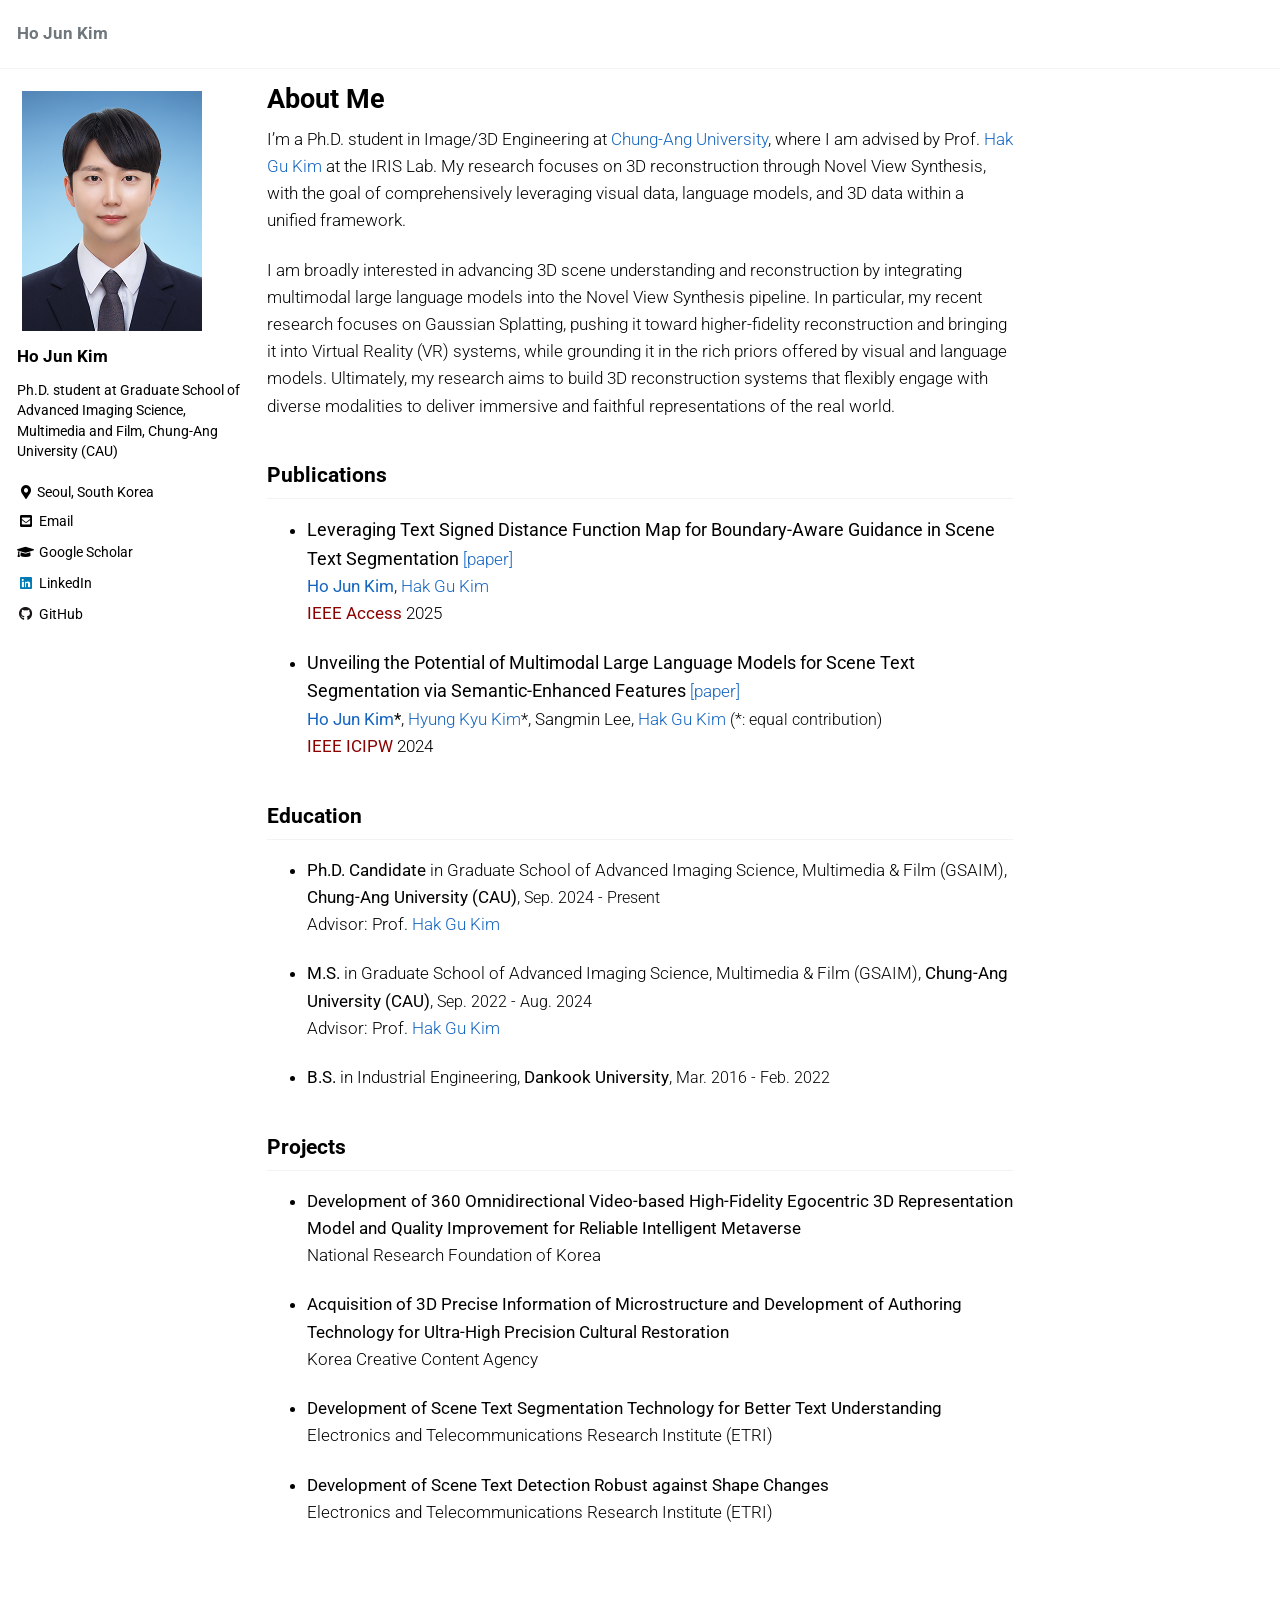
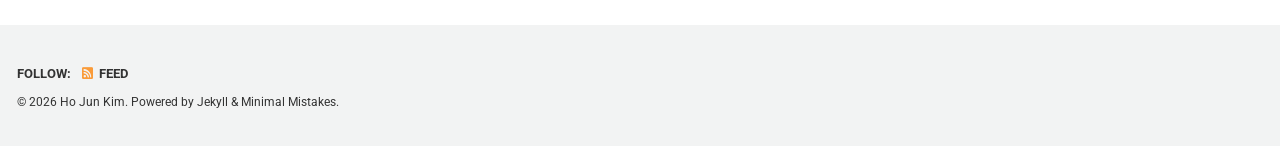
==== index.html @ 1c1fb60f "Initial commit: personal academic homepage Co-Authored-By: Claude Opus 4.8 (1M context) <noreply@ant" ====
<!doctype html>
<!--
  Minimal Mistakes Jekyll Theme 4.24.0 by Michael Rose
  Copyright 2013-2020 Michael Rose - mademistakes.com | @mmistakes
  Free for personal and commercial use under the MIT license
  https://github.com/mmistakes/minimal-mistakes/blob/master/LICENSE
-->
<html lang="en" class="no-js">
  <head>
    <meta charset="utf-8">

<!-- begin _includes/seo.html --><title>About Me - Ho Jun Kim</title>
<meta name="description" content="About Me">


  <meta name="author" content="Ho Jun Kim">



<meta property="og:type" content="website">
<meta property="og:locale" content="en_US">
<meta property="og:site_name" content="Ho Jun Kim">
<meta property="og:title" content="About Me">
<meta property="og:url" content="https://khojun611.github.io//">


  <meta property="og:description" content="About Me">











  

  


<link rel="canonical" href="https://khojun611.github.io//">




<script type="application/ld+json">
  {
    "@context": "https://schema.org",

      "@type": "Person",
      "name": "Ho Jun Kim",
      "url": "https://khojun611.github.io//"

  }
</script>







<!-- end _includes/seo.html -->



  <link href="/feed.xml" type="application/atom+xml" rel="alternate" title="Ho Jun Kim Feed">


<!-- https://t.co/dKP3o1e -->
<meta name="viewport" content="width=device-width, initial-scale=1.0">

<script>
  document.documentElement.className = document.documentElement.className.replace(/\bno-js\b/g, '') + ' js ';
</script>

<!-- For all browsers -->
<link rel="stylesheet" href="/assets/css/main.css">
<link rel="stylesheet" href="/assets/css/custom.css">
<link rel="preload" href="https://cdn.jsdelivr.net/npm/@fortawesome/fontawesome-free@5/css/all.min.css" as="style" onload="this.onload=null;this.rel='stylesheet'">
<noscript><link rel="stylesheet" href="https://cdn.jsdelivr.net/npm/@fortawesome/fontawesome-free@5/css/all.min.css"></noscript>



    <!-- start custom head snippets -->

<!-- insert favicons. use https://realfavicongenerator.net/ -->

<!-- end custom head snippets -->

  </head>

  <body class="layout--single about-page">
    <nav class="skip-links">
  <ul>
    <li><a href="#site-nav" class="screen-reader-shortcut">Skip to primary navigation</a></li>
    <li><a href="#main" class="screen-reader-shortcut">Skip to content</a></li>
    <li><a href="#footer" class="screen-reader-shortcut">Skip to footer</a></li>
  </ul>
</nav>

    <!--[if lt IE 9]>
<div class="notice--danger align-center" style="margin: 0;">You are using an <strong>outdated</strong> browser. Please <a href="https://browsehappy.com/">upgrade your browser</a> to improve your experience.</div>
<![endif]-->

    

<div class="masthead">
  <div class="masthead__inner-wrap">
    <div class="masthead__menu">
      <nav id="site-nav" class="greedy-nav">
        
        <a class="site-title" href="/">
          Ho Jun Kim

        </a>
        <ul class="visible-links"></ul>
        
        <button class="greedy-nav__toggle hidden" type="button">
          <span class="visually-hidden">Toggle menu</span>
          <div class="navicon"></div>
        </button>
        <ul class="hidden-links hidden"></ul>
      </nav>
    </div>
  </div>
</div>


    <div class="initial-content">
      



<div id="main" role="main">
  
  <div class="sidebar sticky">
  


<div itemscope itemtype="https://schema.org/Person" class="h-card">

  
    <div class="author__avatar">
      <a href="https://khojun611.github.io//">
        <img src="/images/blue.jpg" alt="Ho Jun Kim" itemprop="image" class="u-photo">
      </a>
    </div>
  

  <div class="author__content">
    <h3 class="author__name p-name" itemprop="name">
      <a class="u-url" rel="me" href="https://khojun611.github.io//" itemprop="url">Ho Jun Kim</a>
    </h3>
    
      <div class="author__bio p-note" itemprop="description">
        <p>Ph.D. student at Graduate School of Advanced Imaging Science, Multimedia and Film, Chung-Ang University (CAU)</p>

      </div>
    
  </div>

  <div class="author__urls-wrapper">
    <button class="btn btn--inverse">Follow</button>
    <ul class="author__urls social-icons">
      
        <li itemprop="homeLocation" itemscope itemtype="https://schema.org/Place">
          <i class="fas fa-fw fa-map-marker-alt" aria-hidden="true"></i> <span itemprop="name" class="p-locality">Seoul, South Korea</span>
        </li>
      

      
        
          
            <li><a href="mailto:khojun611@cau.ac.kr" rel="nofollow noopener noreferrer me"><i class="fas fa-fw fa-envelope-square" aria-hidden="true"></i><span class="label">Email</span></a></li>



            <li><a href="https://scholar.google.com/citations?user=7jfSwlMAAAAJ&amp;hl=ko" rel="nofollow noopener noreferrer me"><i class="fas fa-graduation-cap" aria-hidden="true"></i><span class="label">Google Scholar</span></a></li>



            <li><a href="#" rel="nofollow noopener noreferrer me"><i class="fab fa-fw fa-linkedin" aria-hidden="true"></i><span class="label">LinkedIn</span></a></li>





            <li><a href="https://github.com/khojun611" rel="nofollow noopener noreferrer me"><i class="fab fa-fw fa-github" aria-hidden="true"></i><span class="label">GitHub</span></a></li>
          
        
          
        
      

      

      

      

      

      

      

      

      

      

      

      

      

      

      

      

      

      

      

      

      

      

      

      

      

      <!--
  <li>
    <a href="http://link-to-whatever-social-network.com/user/" itemprop="sameAs" rel="nofollow noopener noreferrer me">
      <i class="fas fa-fw" aria-hidden="true"></i> Custom Social Profile Link
    </a>
  </li>
-->
    </ul>
  </div>
</div>
  
  </div>


  <article class="page h-entry about-page" itemscope itemtype="https://schema.org/CreativeWork">
    <meta itemprop="headline" content="About Me">
    <meta itemprop="description" content="About Me">
    
    

    <div class="page__inner-wrap">
      
        <header>
          <h1 id="page-title" class="page__title p-name" itemprop="headline">
            <a href="https://khojun611.github.io//" class="u-url" itemprop="url">About Me
</a>
          </h1>
          


        </header>
      

      <section class="page__content e-content" itemprop="text">
        
        <p>I’m a Ph.D. student in Image/3D Engineering at <a href="https://www.cau.ac.kr/index.do">Chung-Ang University</a>, where I am advised by Prof. <a href="https://www.irislab.cau.ac.kr/members/pi">Hak Gu Kim</a> at the IRIS Lab. My research focuses on 3D reconstruction through Novel View Synthesis, with the goal of comprehensively leveraging visual data, language models, and 3D data within a unified framework.</p>

<!-- My research interest falls into enhancing the understanding of unstructured/video data modalities through the guidance of large language models. With these goals in mind, my recent focus has been on linking diverse modalities into the core of large language model **through the lens of graph-structured knowledge**, *e.g.* object graphs (3D vision), knowledge graphs (natural language), and scene graphs (video). In this endeavor, I work on building algorithms that leverage relational information of data therein, **revisiting real-world problems within a graph-based framework to provide a structured understanding of complex data modalities** in large language models. -->
<p>I am broadly interested in advancing 3D scene understanding and reconstruction by integrating multimodal large language models into the Novel View Synthesis pipeline. In particular, my recent research focuses on Gaussian Splatting, pushing it toward higher-fidelity reconstruction and bringing it into Virtual Reality (VR) systems, while grounding it in the rich priors offered by visual and language models. Ultimately, my research aims to build 3D reconstruction systems that flexibly engage with diverse modalities to deliver immersive and faithful representations of the real world.</p>

<!-- Before the LLM era, I worked on modeling complex modalities through the lens of graph-structured knowledge, revisiting real-world problems to provide compositional understanding to machine learning models. -->

<!-- - Multimodal Large Language Models: Generation and Comprehension
- Multimodal Reasoning
- Graphical User Interface (GUI) Agent
- Compositional Generalization (*a.k.a* Object-centric Learning)
- Graph-driven Compositional Modal Understanding -->

<!---**Learning on 3D Vision**\\
My primary research interest in 3D vision falls into two branches following: 1) **Cross-modal 3D understanding**. It aims to harness the power of auxiliary data modalities for an in-depth comprehension of complex 3D data. Currently, I'm working on open-vocabulary 3D scene segmentation with object-relational graphs leveraging recent language foundation models' capabilities. 2) **Sim-to-real adaptation for 3D data**. My recent research efforts have been dedicated to narrowing the domain gap between synthetic and real-world 3D data. Ranging from developing adaptation strategies to curating 3D photorealistic datasets, my recent objective is to facilitate successful sim-to-real transfer across a broad range of 3D vision tasks.
-->
<h2 id="publications">Publications</h2>
<ul>
  <li>
    <p><strong><font size="4">Leveraging Text Signed Distance Function Map for Boundary-Aware Guidance in Scene Text Segmentation</font></strong>
<a href="https://ieeexplore.ieee.org/abstract/document/10981835">[paper]</a> <br>
<strong><a href="https://khojun611.github.io/">Ho Jun Kim</a></strong>, <a href="https://hgkimcau.github.io/">Hak Gu Kim</a>
 <br>
<span style="color:darkred"><strong>IEEE Access</strong></span> 2025</p>
  </li>
  <li>
    <p><strong><font size="4">Unveiling the Potential of Multimodal Large Language Models for Scene Text Segmentation via Semantic-Enhanced Features</font></strong>
<a href="https://ieeexplore.ieee.org/abstract/document/10769199">[paper]</a> <br>
<strong><a href="https://khojun611.github.io/">Ho Jun Kim</a>*</strong>, <a href="https://kimhyungkyu-1208.github.io/HYUNG-KYU-KIM/">Hyung Kyu Kim</a>*, Sangmin Lee, <a href="https://hgkimcau.github.io/">Hak Gu Kim</a> <font size="3">(*: equal contribution)</font>
 <br>
<span style="color:darkred"><strong>IEEE ICIPW</strong></span> 2024</p>
  </li>
</ul>

<h2 id="education">Education</h2>
<ul>
  <li>
    <p><strong>Ph.D. Candidate</strong> in Graduate School of Advanced Imaging Science, Multimedia &amp; Film (GSAIM), <strong>Chung-Ang University (CAU)</strong>, <font size="3">Sep. 2024 - Present</font><br>
Advisor: Prof. <a href="https://www.irislab.cau.ac.kr/members/pi">Hak Gu Kim</a></p>
  </li>
  <li>
    <p><strong>M.S.</strong> in Graduate School of Advanced Imaging Science, Multimedia &amp; Film (GSAIM), <strong>Chung-Ang University (CAU)</strong>, <font size="3">Sep. 2022 - Aug. 2024</font><br>
Advisor: Prof. <a href="https://www.irislab.cau.ac.kr/members/pi">Hak Gu Kim</a></p>
  </li>
  <li>
    <p><strong>B.S.</strong> in Industrial Engineering, <strong>Dankook University</strong>, <font size="3">Mar. 2016 - Feb. 2022</font></p>
  </li>
</ul>

<h2 id="projects">Projects</h2>
<ul>
  <li>
    <p><strong>Development of 360 Omnidirectional Video-based High-Fidelity Egocentric 3D Representation Model and Quality Improvement for Reliable Intelligent Metaverse</strong><br>
National Research Foundation of Korea</p>
  </li>
  <li>
    <p><strong>Acquisition of 3D Precise Information of Microstructure and Development of Authoring Technology for Ultra-High Precision Cultural Restoration</strong><br>
Korea Creative Content Agency</p>
  </li>
  <li>
    <p><strong>Development of Scene Text Segmentation Technology for Better Text Understanding</strong><br>
Electronics and Telecommunications Research Institute (ETRI)</p>
  </li>
  <li>
    <p><strong>Development of Scene Text Detection Robust against Shape Changes</strong><br>
Electronics and Telecommunications Research Institute (ETRI)</p>
  </li>
</ul>

        
      </section>

      <footer class="page__meta">
        
        


        

      </footer>

      

      
    </div>

    
  </article>

  
  
</div>
    </div>

    

    <div id="footer" class="page__footer">
      <footer>
        <!-- start custom footer snippets -->

<!-- end custom footer snippets -->
        <div class="page__footer-follow">
  <ul class="social-icons">
    
      <li><strong>Follow:</strong></li>
    

    
      
        
      
        
      
        
      
        
      
        
      
        
      
    

    
      <li><a href="/feed.xml"><i class="fas fa-fw fa-rss-square" aria-hidden="true"></i> Feed</a></li>
    
  </ul>
</div>

<div class="page__footer-copyright">© 2026 Ho Jun Kim. Powered by <a href="https://jekyllrb.com" rel="nofollow">Jekyll</a> &amp; <a href="https://mademistakes.com/work/minimal-mistakes-jekyll-theme/" rel="nofollow">Minimal Mistakes</a>.</div>

      </footer>
    </div>

    
  <script src="/assets/js/main.min.js"></script>










  </body>
</html>
---- assets/css/main.css ----
@import url("https://fonts.googleapis.com/css2?family=Roboto:wght@300;400;500;700&family=Roboto+Slab:wght@300;400;500;700&display=swap");.page__content p,.page__content li,.page__content blockquote,.page__content td,.page__content th{font-family:'Roboto', sans-serif;font-weight:300;line-height:1.6em;color:#000}.page__content strong,.page__content b{font-weight:400}.navigation ul a{font-family:'Roboto Slab', serif;font-weight:400}a{text-decoration:none}a:hover{text-decoration:none}/*!
 * Minimal Mistakes Jekyll Theme 4.24.0 by Michael Rose
 * Copyright 2013-2020 Michael Rose - mademistakes.com | @mmistakes
 * Licensed under MIT (https://github.com/mmistakes/minimal-mistakes/blob/master/LICENSE)
*/.mfp-counter{font-family:"Roboto Slab",serif}.mfp-bg{top:0;left:0;width:100%;height:100%;z-index:1042;overflow:hidden;position:fixed;background:#000;opacity:.8;filter:alpha(opacity=80)}.mfp-wrap{top:0;left:0;width:100%;height:100%;z-index:1043;position:fixed;outline:none !important;-webkit-backface-visibility:hidden}.mfp-container{text-align:center;position:absolute;width:100%;height:100%;left:0;top:0;padding:0 8px;-webkit-box-sizing:border-box;-moz-box-sizing:border-box;box-sizing:border-box}.mfp-container:before{content:'';display:inline-block;height:100%;vertical-align:middle}.mfp-align-top .mfp-container:before{display:none}.mfp-content{position:relative;display:inline-block;vertical-align:middle;margin:0 auto;text-align:left;z-index:1045}.mfp-inline-holder .mfp-content,.mfp-ajax-holder .mfp-content{width:100%;cursor:auto}.mfp-ajax-cur{cursor:progress}.mfp-zoom-out-cur,.mfp-zoom-out-cur .mfp-image-holder .mfp-close{cursor:-moz-zoom-out;cursor:-webkit-zoom-out;cursor:zoom-out}.mfp-zoom{cursor:pointer;cursor:-webkit-zoom-in;cursor:-moz-zoom-in;cursor:zoom-in}.mfp-auto-cursor .mfp-content{cursor:auto}.mfp-close,.mfp-arrow,.mfp-preloader,.mfp-counter{-webkit-user-select:none;-moz-user-select:none;user-select:none}.mfp-loading.mfp-figure{display:none}.mfp-hide{display:none !important}.mfp-preloader{color:#ccc;position:absolute;top:50%;width:auto;text-align:center;margin-top:-0.8em;left:8px;right:8px;z-index:1044}.mfp-preloader a{color:#ccc}.mfp-preloader a:hover{color:#fff}.mfp-s-ready .mfp-preloader{display:none}.mfp-s-error .mfp-content{display:none}button.mfp-close,button.mfp-arrow{overflow:visible;cursor:pointer;background:transparent;border:0;-webkit-appearance:none;display:block;outline:none;padding:0;z-index:1046;-webkit-box-shadow:none;box-shadow:none}button::-moz-focus-inner{padding:0;border:0}.mfp-close{width:44px;height:44px;line-height:44px;position:absolute;right:0;top:0;text-decoration:none;text-align:center;opacity:1;filter:alpha(opacity=100);padding:0 0 18px 10px;color:#fff;font-style:normal;font-size:28px;font-family:"Roboto Slab",serif}.mfp-close:hover,.mfp-close:focus{opacity:1;filter:alpha(opacity=100)}.mfp-close:active{top:1px}.mfp-close-btn-in .mfp-close{color:#fff}.mfp-image-holder .mfp-close,.mfp-iframe-holder .mfp-close{color:#fff;right:-6px;text-align:right;padding-right:6px;width:100%}.mfp-counter{position:absolute;top:0;right:0;color:#ccc;font-size:12px;line-height:18px}.mfp-arrow{position:absolute;opacity:1;filter:alpha(opacity=100);margin:0;top:50%;margin-top:-55px;padding:0;width:90px;height:110px;-webkit-tap-highlight-color:transparent}.mfp-arrow:active{margin-top:-54px}.mfp-arrow:hover,.mfp-arrow:focus{opacity:1;filter:alpha(opacity=100)}.mfp-arrow:before,.mfp-arrow:after,.mfp-arrow .mfp-b,.mfp-arrow .mfp-a{content:'';display:block;width:0;height:0;position:absolute;left:0;top:0;margin-top:35px;margin-left:35px;border:medium inset transparent}.mfp-arrow:after,.mfp-arrow .mfp-a{border-top-width:13px;border-bottom-width:13px;top:8px}.mfp-arrow:before,.mfp-arrow .mfp-b{border-top-width:21px;border-bottom-width:21px;opacity:0.7}.mfp-arrow-left{left:0}.mfp-arrow-left:after,.mfp-arrow-left .mfp-a{border-right:17px solid #fff;margin-left:31px}.mfp-arrow-left:before,.mfp-arrow-left .mfp-b{margin-left:25px;border-right:27px solid #fff}.mfp-arrow-right{right:0}.mfp-arrow-right:after,.mfp-arrow-right .mfp-a{border-left:17px solid #fff;margin-left:39px}.mfp-arrow-right:before,.mfp-arrow-right .mfp-b{border-left:27px solid #fff}.mfp-iframe-holder{padding-top:40px;padding-bottom:40px}.mfp-iframe-holder .mfp-content{line-height:0;width:100%;max-width:900px}.mfp-iframe-holder .mfp-close{top:-40px}.mfp-iframe-scaler{width:100%;height:0;overflow:hidden;padding-top:56.25%}.mfp-iframe-scaler iframe{position:absolute;display:block;top:0;left:0;width:100%;height:100%;box-shadow:0 0 8px rgba(0,0,0,0.6);background:#000}img.mfp-img{width:auto;max-width:100%;height:auto;display:block;line-height:0;-webkit-box-sizing:border-box;-moz-box-sizing:border-box;box-sizing:border-box;padding:40px 0 40px;margin:0 auto}.mfp-figure{line-height:0}.mfp-figure:after{content:'';position:absolute;left:0;top:40px;bottom:40px;display:block;right:0;width:auto;height:auto;z-index:-1;box-shadow:0 0 8px rgba(0,0,0,0.6);background:#444}.mfp-figure small{color:#bdbdbd;display:block;font-size:12px;line-height:14px}.mfp-figure figure{margin:0}.mfp-figure figcaption{margin-top:0;margin-bottom:0}.mfp-bottom-bar{margin-top:-36px;position:absolute;top:100%;left:0;width:100%;cursor:auto}.mfp-title{text-align:left;line-height:18px;color:#f3f3f3;word-wrap:break-word;padding-right:36px}.mfp-image-holder .mfp-content{max-width:100%}.mfp-gallery .mfp-image-holder .mfp-figure{cursor:pointer}@media screen and (max-width: 800px) and (orientation: landscape), screen and (max-height: 300px){.mfp-img-mobile .mfp-image-holder{padding-left:0;padding-right:0}.mfp-img-mobile img.mfp-img{padding:0}.mfp-img-mobile .mfp-figure:after{top:0;bottom:0}.mfp-img-mobile .mfp-figure small{display:inline;margin-left:5px}.mfp-img-mobile .mfp-bottom-bar{background:rgba(0,0,0,0.6);bottom:0;margin:0;top:auto;padding:3px 5px;position:fixed;-webkit-box-sizing:border-box;-moz-box-sizing:border-box;box-sizing:border-box}.mfp-img-mobile .mfp-bottom-bar:empty{padding:0}.mfp-img-mobile .mfp-counter{right:5px;top:3px}.mfp-img-mobile .mfp-close{top:0;right:0;width:35px;height:35px;line-height:35px;background:rgba(0,0,0,0.6);position:fixed;text-align:center;padding:0}}@media all and (max-width: 900px){.mfp-arrow{-webkit-transform:scale(0.75);transform:scale(0.75)}.mfp-arrow-left{-webkit-transform-origin:0;transform-origin:0}.mfp-arrow-right{-webkit-transform-origin:100%;transform-origin:100%}.mfp-container{padding-left:6px;padding-right:6px}}.mfp-ie7 .mfp-img{padding:0}.mfp-ie7 .mfp-bottom-bar{width:600px;left:50%;margin-left:-300px;margin-top:5px;padding-bottom:5px}.mfp-ie7 .mfp-container{padding:0}.mfp-ie7 .mfp-content{padding-top:44px}.mfp-ie7 .mfp-close{top:0;right:0;padding-top:0}a:focus,button:focus{outline:thin dotted #6f777d;outline:5px auto #6f777d;outline-offset:-2px}*{box-sizing:border-box}html{box-sizing:border-box;background-color:#fff;font-size:16px;-webkit-text-size-adjust:100%;-ms-text-size-adjust:100%}@media (min-width: 48em){html{font-size:15px}}@media (min-width: 57.8125em){html{font-size:15px}}@media (min-width: 80em){html{font-size:17px}}body{margin:0}::-moz-selection{color:#fff;background:#000}::selection{color:#fff;background:#000}article,aside,details,figcaption,figure,footer,header,hgroup,main,nav,section{display:block}audio,canvas,video{display:inline-block;*display:inline;*zoom:1}audio:not([controls]){display:none}a{color:#0E710E}a:hover,a:active{outline:0}sub,sup{position:relative;font-size:75%;line-height:0;vertical-align:baseline}sup{top:-0.5em}sub{bottom:-0.25em}img{max-width:100%;width:auto\9;height:auto;vertical-align:middle;border:0;-ms-interpolation-mode:bicubic}#map_canvas img,.google-maps img{max-width:none}button,input,select,textarea{margin:0;font-size:100%;vertical-align:middle}button,input{*overflow:visible;line-height:normal}button::-moz-focus-inner,input::-moz-focus-inner{padding:0;border:0}button,html input[type="button"],input[type="reset"],input[type="submit"]{-webkit-appearance:button;cursor:pointer}label,select,button,input[type="button"],input[type="reset"],input[type="submit"],input[type="radio"],input[type="checkbox"]{cursor:pointer}input[type="search"]{box-sizing:border-box;-webkit-appearance:textfield}input[type="search"]::-webkit-search-decoration,input[type="search"]::-webkit-search-cancel-button{-webkit-appearance:none}textarea{overflow:auto;vertical-align:top}html{position:relative;min-height:100%}body{margin:0;padding:0;color:#000;font-family:"Roboto",sans-serif;line-height:1.5}body.overflow--hidden{overflow:hidden}h1,h2,h3,h4,h5,h6{margin:2em 0 0.5em;line-height:1.2;font-family:"Roboto",sans-serif;font-weight:bold}h1{margin-top:0;font-size:1.563em}h2{font-size:1.25em}h3{font-size:1.125em}h4{font-size:1.0625em}h5{font-size:1.03125em}h6{font-size:1em}small,.small{font-size:.75em}p{margin-bottom:1.3em}u,ins{text-decoration:none;border-bottom:1px solid #000}u a,ins a{color:inherit}del a{color:inherit}p,pre,blockquote,ul,ol,dl,figure,table,fieldset{orphans:3;widows:3}abbr[title],abbr[data-original-title]{text-decoration:none;cursor:help;border-bottom:1px dotted #000}blockquote{margin:2em 1em 2em 0;padding-left:1em;padding-right:1em;font-style:italic;border-left:0.25em solid #6f777d}blockquote cite{font-style:italic}blockquote cite:before{content:"\2014";padding-right:5px}a:visited{color:#0E710E}a:hover{color:#0b550b;outline:0}tt,code,kbd,samp,pre{font-family:Monaco,Consolas,"Lucida Console",monospace}pre{overflow-x:auto}p>code,a>code,li>code,figcaption>code,td>code{padding-top:0.1rem;padding-bottom:0.1rem;font-size:0.8em;background:#fafafa;border-radius:4px}p>code:before,p>code:after,a>code:before,a>code:after,li>code:before,li>code:after,figcaption>code:before,figcaption>code:after,td>code:before,td>code:after{letter-spacing:-0.2em;content:"\00a0"}hr{display:block;margin:1em 0;border:0;border-top:1px solid #f2f3f3}ul li,ol li{margin-bottom:0.5em}li ul,li ol{margin-top:0.5em}figure{display:-webkit-box;display:flex;-webkit-box-pack:justify;justify-content:space-between;-webkit-box-align:start;align-items:flex-start;flex-wrap:wrap;margin:2em 0}figure img,figure iframe,figure .fluid-width-video-wrapper{margin-bottom:1em}figure img{width:100%;border-radius:4px;-webkit-transition:all 0.2s ease-in-out;transition:all 0.2s ease-in-out}figure>a{display:block}@media (min-width: 37.5em){figure.half>a,figure.half>img{width:calc(50% - 0.5em)}}figure.half figcaption{width:100%}@media (min-width: 37.5em){figure.third>a,figure.third>img{width:calc(33.3333% - 0.5em)}}figure.third figcaption{width:100%}figcaption{margin-bottom:0.5em;color:#333;font-family:"Roboto Slab",serif;font-size:.75em}figcaption a{-webkit-transition:all 0.2s ease-in-out;transition:all 0.2s ease-in-out}figcaption a:hover{color:#0b550b}svg:not(:root){overflow:hidden}nav ul{margin:0;padding:0}nav li{list-style:none}nav a{text-decoration:none}nav ul li,nav ol li{margin-bottom:0}nav li ul,nav li ol{margin-top:0}b,i,strong,em,blockquote,p,q,span,figure,img,h1,h2,header,input,a,tr,td,form button,input[type="submit"],.btn,.highlight,.archive__item-teaser{-webkit-transition:all 0.2s ease-in-out;transition:all 0.2s ease-in-out}form{margin:0 0 5px 0;padding:1em;background-color:#f2f3f3}form fieldset{margin-bottom:5px;padding:0;border-width:0}form legend{display:block;width:100%;margin-bottom:10px;*margin-left:-7px;padding:0;color:#000;border:0;white-space:normal}form p{margin-bottom:2.5px}form ul{list-style-type:none;margin:0 0 5px 0;padding:0}form br{display:none}label,input,button,select,textarea{vertical-align:baseline;*vertical-align:middle}input,button,select,textarea{box-sizing:border-box;font-family:-apple-system,BlinkMacSystemFont,"Roboto","Segoe UI","Helvetica Neue","Lucida Grande",Arial,sans-serif}label{display:block;margin-bottom:0.25em;color:#000;cursor:pointer}label small{font-size:.75em}label input,label textarea,label select{display:block}input,textarea,select{display:inline-block;width:100%;padding:0.25em;margin-bottom:0.5em;color:#000;background-color:#fff;border:#f2f3f3;border-radius:4px;box-shadow:0 1px 1px rgba(0,0,0,0.125)}.input-mini{width:60px}.input-small{width:90px}input[type="image"],input[type="checkbox"],input[type="radio"]{width:auto;height:auto;padding:0;margin:3px 0;*margin-top:0;line-height:normal;cursor:pointer;border-radius:0;border:0 \9;box-shadow:none}input[type="checkbox"],input[type="radio"]{box-sizing:border-box;padding:0;*width:13px;*height:13px}input[type="image"]{border:0}input[type="file"]{width:auto;padding:initial;line-height:initial;border:initial;background-color:transparent;background-color:initial;box-shadow:none}input[type="button"],input[type="reset"],input[type="submit"]{width:auto;height:auto;cursor:pointer;*overflow:visible}select,input[type="file"]{*margin-top:4px}select{width:auto;background-color:#fff}select[multiple],select[size]{height:auto}textarea{resize:vertical;height:auto;overflow:auto;vertical-align:top}input[type="hidden"]{display:none}.form{position:relative}.radio,.checkbox{padding-left:18px;font-weight:normal}.radio input[type="radio"],.checkbox input[type="checkbox"]{float:left;margin-left:-18px}.radio.inline,.checkbox.inline{display:inline-block;padding-top:5px;margin-bottom:0;vertical-align:middle}.radio.inline+.radio.inline,.checkbox.inline+.checkbox.inline{margin-left:10px}input[disabled],select[disabled],textarea[disabled],input[readonly],select[readonly],textarea[readonly]{opacity:0.5;cursor:not-allowed}input:focus,textarea:focus{border-color:#6f777d;outline:0;outline:thin dotted \9;box-shadow:inset 0 1px 3px rgba(0,0,0,0.06),0 0 5px rgba(111,119,125,0.7)}input[type="file"]:focus,input[type="radio"]:focus,input[type="checkbox"]:focus,select:focus{box-shadow:none}.help-block,.help-inline{color:#333}.help-block{display:block;margin-bottom:1em;line-height:1em}.help-inline{display:inline-block;vertical-align:middle;padding-left:5px}.form-group{margin-bottom:5px;padding:0;border-width:0}.form-inline input,.form-inline textarea,.form-inline select{display:inline-block;margin-bottom:0}.form-inline label{display:inline-block}.form-inline .radio,.form-inline .checkbox,.form-inline .radio{padding-left:0;margin-bottom:0;vertical-align:middle}.form-inline .radio input[type="radio"],.form-inline .checkbox input[type="checkbox"]{float:left;margin-left:0;margin-right:3px}.form-search input,.form-search textarea,.form-search select{display:inline-block;margin-bottom:0}.form-search .search-query{padding-left:14px;padding-right:14px;margin-bottom:0;border-radius:14px}.form-search label{display:inline-block}.form-search .radio,.form-search .checkbox,.form-inline .radio{padding-left:0;margin-bottom:0;vertical-align:middle}.form-search .radio input[type="radio"],.form-search .checkbox input[type="checkbox"]{float:left;margin-left:0;margin-right:3px}.form--loading:before{content:""}.form--loading .form__spinner{display:block}.form:before{position:absolute;top:0;left:0;width:100%;height:100%;background-color:rgba(255,255,255,0.7);z-index:10}.form__spinner{display:none;position:absolute;top:50%;left:50%;z-index:11}table{display:block;margin-bottom:1em;width:100%;font-family:"Roboto",sans-serif;font-size:.75em;border-collapse:collapse;overflow-x:auto}table+table{margin-top:1em}thead{background-color:#f2f3f3;border-bottom:2px solid #b6b6b6}th{padding:0.5em;font-weight:bold;text-align:left}td{padding:0.5em;border-bottom:1px solid #b6b6b6}tr,td,th{vertical-align:middle}@-webkit-keyframes intro{0%{opacity:0}100%{opacity:1}}@keyframes intro{0%{opacity:0}100%{opacity:1}}.btn{display:inline-block;margin-bottom:0.25em;padding:0.5em 1em;font-family:-apple-system,BlinkMacSystemFont,"Roboto","Segoe UI","Helvetica Neue","Lucida Grande",Arial,sans-serif;font-size:.75em;font-weight:bold;text-align:center;text-decoration:none;border-width:0;border-radius:4px;cursor:pointer}.btn .icon{margin-right:0.5em}.btn .icon+.hidden{margin-left:-0.5em}.btn--primary{background-color:#6f777d;color:#fff}.btn--primary:visited{background-color:#6f777d;color:#fff}.btn--primary:hover{background-color:#595f64;color:#fff}.btn--inverse{background-color:#fff;color:#3d4144;border:1px solid #f2f3f3}.btn--inverse:visited{background-color:#fff;color:#3d4144}.btn--inverse:hover{background-color:#ccc;color:#3d4144}.btn--light-outline{background-color:transparent;color:#fff;border:1px solid #fff}.btn--light-outline:visited{background-color:transparent;color:#fff}.btn--light-outline:hover{background-color:rgba(0,0,0,0.2);color:#fff}.btn--success{background-color:#3fa63f;color:#fff}.btn--success:visited{background-color:#3fa63f;color:#fff}.btn--success:hover{background-color:#328532;color:#fff}.btn--warning{background-color:#d67f05;color:#fff}.btn--warning:visited{background-color:#d67f05;color:#fff}.btn--warning:hover{background-color:#ab6604;color:#fff}.btn--danger{background-color:#ee5f5b;color:#fff}.btn--danger:visited{background-color:#ee5f5b;color:#fff}.btn--danger:hover{background-color:#be4c49;color:#fff}.btn--info{background-color:#3b9cba;color:#fff}.btn--info:visited{background-color:#3b9cba;color:#fff}.btn--info:hover{background-color:#2f7d95;color:#fff}.btn--facebook{background-color:#3b5998;color:#fff}.btn--facebook:visited{background-color:#3b5998;color:#fff}.btn--facebook:hover{background-color:#2f477a;color:#fff}.btn--twitter{background-color:#55acee;color:#fff}.btn--twitter:visited{background-color:#55acee;color:#fff}.btn--twitter:hover{background-color:#448abe;color:#fff}.btn--linkedin{background-color:#007bb6;color:#fff}.btn--linkedin:visited{background-color:#007bb6;color:#fff}.btn--linkedin:hover{background-color:#006292;color:#fff}.btn--block{display:block;width:100%}.btn--block+.btn--block{margin-top:0.25em}.btn--disabled{pointer-events:none;cursor:not-allowed;filter:alpha(opacity=65);box-shadow:none;opacity:0.65}.btn--x-large{font-size:1.25em}.btn--large{font-size:1em}.btn--small{font-size:.6875em}.notice{margin:2em 0 !important;padding:1em;color:#000;font-family:"Roboto",sans-serif;font-size:.75em !important;text-indent:initial;background-color:#f2f3f3;border-radius:4px;box-shadow:0 1px 1px rgba(189,193,196,0.25)}.notice h4{margin-top:0 !important;margin-bottom:0.75em;line-height:inherit}.page__content .notice h4{margin-bottom:0;font-size:1em}.notice p:last-child{margin-bottom:0 !important}.notice h4+p{margin-top:0;padding-top:0}.notice a{color:#aaaeb0}.notice a:hover{color:#5f6162}.notice code{background-color:#f8f9f9}.notice pre code{background-color:inherit}.notice ul:last-child{margin-bottom:0}.notice--primary{margin:2em 0 !important;padding:1em;color:#000;font-family:"Roboto",sans-serif;font-size:.75em !important;text-indent:initial;background-color:#e2e4e5;border-radius:4px;box-shadow:0 1px 1px rgba(111,119,125,0.25)}.notice--primary h4{margin-top:0 !important;margin-bottom:0.75em;line-height:inherit}.page__content .notice--primary h4{margin-bottom:0;font-size:1em}.notice--primary p:last-child{margin-bottom:0 !important}.notice--primary h4+p{margin-top:0;padding-top:0}.notice--primary a{color:#646b71}.notice--primary a:hover{color:#383c3f}.notice--primary code{background-color:#f1f1f2}.notice--primary pre code{background-color:inherit}.notice--primary ul:last-child{margin-bottom:0}.notice--info{margin:2em 0 !important;padding:1em;color:#000;font-family:"Roboto",sans-serif;font-size:.75em !important;text-indent:initial;background-color:#d8ebf1;border-radius:4px;box-shadow:0 1px 1px rgba(59,156,186,0.25)}.notice--info h4{margin-top:0 !important;margin-bottom:0.75em;line-height:inherit}.page__content .notice--info h4{margin-bottom:0;font-size:1em}.notice--info p:last-child{margin-bottom:0 !important}.notice--info h4+p{margin-top:0;padding-top:0}.notice--info a{color:#358ca7}.notice--info a:hover{color:#1e4e5d}.notice--info code{background-color:#ebf5f8}.notice--info pre code{background-color:inherit}.notice--info ul:last-child{margin-bottom:0}.notice--warning{margin:2em 0 !important;padding:1em;color:#000;font-family:"Roboto",sans-serif;font-size:.75em !important;text-indent:initial;background-color:#f7e5cd;border-radius:4px;box-shadow:0 1px 1px rgba(214,127,5,0.25)}.notice--warning h4{margin-top:0 !important;margin-bottom:0.75em;line-height:inherit}.page__content .notice--warning h4{margin-bottom:0;font-size:1em}.notice--warning p:last-child{margin-bottom:0 !important}.notice--warning h4+p{margin-top:0;padding-top:0}.notice--warning a{color:#c17205}.notice--warning a:hover{color:#6b4003}.notice--warning code{background-color:#fbf2e6}.notice--warning pre code{background-color:inherit}.notice--warning ul:last-child{margin-bottom:0}.notice--success{margin:2em 0 !important;padding:1em;color:#000;font-family:"Roboto",sans-serif;font-size:.75em !important;text-indent:initial;background-color:#d9edd9;border-radius:4px;box-shadow:0 1px 1px rgba(63,166,63,0.25)}.notice--success h4{margin-top:0 !important;margin-bottom:0.75em;line-height:inherit}.page__content .notice--success h4{margin-bottom:0;font-size:1em}.notice--success p:last-child{margin-bottom:0 !important}.notice--success h4+p{margin-top:0;padding-top:0}.notice--success a{color:#399539}.notice--success a:hover{color:#205320}.notice--success code{background-color:#ecf6ec}.notice--success pre code{background-color:inherit}.notice--success ul:last-child{margin-bottom:0}.notice--danger{margin:2em 0 !important;padding:1em;color:#000;font-family:"Roboto",sans-serif;font-size:.75em !important;text-indent:initial;background-color:#fcdfde;border-radius:4px;box-shadow:0 1px 1px rgba(238,95,91,0.25)}.notice--danger h4{margin-top:0 !important;margin-bottom:0.75em;line-height:inherit}.page__content .notice--danger h4{margin-bottom:0;font-size:1em}.notice--danger p:last-child{margin-bottom:0 !important}.notice--danger h4+p{margin-top:0;padding-top:0}.notice--danger a{color:#d65652}.notice--danger a:hover{color:#77302e}.notice--danger code{background-color:#fdefef}.notice--danger pre code{background-color:inherit}.notice--danger ul:last-child{margin-bottom:0}.masthead{position:relative;border-bottom:1px solid #f2f3f3;-webkit-animation:intro 0.3s both;animation:intro 0.3s both;-webkit-animation-delay:0.15s;animation-delay:0.15s;z-index:20}.masthead__inner-wrap{clear:both;margin-left:auto;margin-right:auto;padding:1em;max-width:100%;display:-webkit-box;display:-ms-flexbox;display:flex;-webkit-box-pack:justify;-ms-flex-pack:justify;justify-content:space-between;font-family:-apple-system,BlinkMacSystemFont,"Roboto","Segoe UI","Helvetica Neue","Lucida Grande",Arial,sans-serif}.masthead__inner-wrap::after{clear:both;content:"";display:table}@media (min-width: 80em){.masthead__inner-wrap{max-width:1280px}}.masthead__inner-wrap nav{z-index:10}.masthead__inner-wrap a{text-decoration:none}.site-logo img{max-height:2rem}.site-title{display:-webkit-box;display:-ms-flexbox;display:flex;-ms-flex-item-align:center;align-self:center;font-weight:bold}.site-subtitle{display:block;font-size:.625em}.masthead__menu{float:left;margin-left:0;margin-right:0;width:100%;clear:both}.masthead__menu .site-nav{margin-left:0}@media (min-width: 37.5em){.masthead__menu .site-nav{float:right}}.masthead__menu ul{margin:0;padding:0;clear:both;list-style-type:none}.masthead__menu-item{display:block;list-style-type:none;white-space:nowrap}.masthead__menu-item--lg{padding-right:2em;font-weight:700}.breadcrumbs{clear:both;margin:0 auto;max-width:100%;padding-left:1em;padding-right:1em;font-family:-apple-system,BlinkMacSystemFont,"Roboto","Segoe UI","Helvetica Neue","Lucida Grande",Arial,sans-serif;-webkit-animation:intro 0.3s both;animation:intro 0.3s both;-webkit-animation-delay:0.3s;animation-delay:0.3s}.breadcrumbs::after{clear:both;content:"";display:table}@media (min-width: 80em){.breadcrumbs{max-width:1280px}}.breadcrumbs ol{padding:0;list-style:none;font-size:.75em}@media (min-width: 57.8125em){.breadcrumbs ol{float:right;width:calc(100% - 150px)}}@media (min-width: 80em){.breadcrumbs ol{width:calc(100% - 250px)}}.breadcrumbs li{display:inline}.breadcrumbs .current{font-weight:bold}.pagination{clear:both;float:left;margin-top:1em;padding-top:1em;width:100%}.pagination::after{clear:both;content:"";display:table}.pagination ul{margin:0;padding:0;list-style-type:none;font-family:-apple-system,BlinkMacSystemFont,"Roboto","Segoe UI","Helvetica Neue","Lucida Grande",Arial,sans-serif}.pagination li{display:block;float:left;margin-left:-1px}.pagination li a{display:block;margin-bottom:0.25em;padding:0.5em 1em;font-family:-apple-system,BlinkMacSystemFont,"Roboto","Segoe UI","Helvetica Neue","Lucida Grande",Arial,sans-serif;font-size:14px;font-weight:bold;line-height:1.5;text-align:center;text-decoration:none;color:#333;border:1px solid #b6b6b6;border-radius:0}.pagination li a:hover{color:#0b550b}.pagination li a.current,.pagination li a.current.disabled{color:#fff;background:#6f777d}.pagination li a.disabled{color:rgba(51,51,51,0.5);pointer-events:none;cursor:not-allowed}.pagination li:first-child{margin-left:0}.pagination li:first-child a{border-top-left-radius:4px;border-bottom-left-radius:4px}.pagination li:last-child a{border-top-right-radius:4px;border-bottom-right-radius:4px}.pagination--pager{display:block;padding:1em 2em;float:left;width:50%;font-family:-apple-system,BlinkMacSystemFont,"Roboto","Segoe UI","Helvetica Neue","Lucida Grande",Arial,sans-serif;font-size:1em;font-weight:bold;text-align:center;text-decoration:none;color:#333;border:1px solid #b6b6b6;border-radius:4px}.pagination--pager:hover{background-color:#333;color:#fff}.pagination--pager:first-child{border-top-right-radius:0;border-bottom-right-radius:0}.pagination--pager:last-child{margin-left:-1px;border-top-left-radius:0;border-bottom-left-radius:0}.pagination--pager.disabled{color:rgba(51,51,51,0.5);pointer-events:none;cursor:not-allowed}.page__content+.pagination,.page__meta+.pagination,.comment__date+.pagination,.page__share+.pagination,.page__comments+.pagination{margin-top:2em;padding-top:2em;border-top:1px solid #f2f3f3}.greedy-nav{position:relative;display:-webkit-box;display:-ms-flexbox;display:flex;-webkit-box-align:center;-ms-flex-align:center;align-items:center;min-height:2em;background:#fff}.greedy-nav a{display:block;margin:0 1rem;color:#6f777d;text-decoration:none;-webkit-transition:none;transition:none}.greedy-nav a:hover{color:#53595e}.greedy-nav a.site-logo{margin-left:0;margin-right:0.5rem}.greedy-nav a.site-title{margin-left:0}.greedy-nav img{-webkit-transition:none;transition:none}.greedy-nav__toggle{-ms-flex-item-align:center;align-self:center;height:2rem;border:0;outline:none;background-color:transparent;cursor:pointer}.greedy-nav .visible-links{display:-webkit-box;display:-ms-flexbox;display:flex;-webkit-box-pack:end;-ms-flex-pack:end;justify-content:flex-end;-webkit-box-flex:1;-ms-flex:1;flex:1;overflow:hidden}.greedy-nav .visible-links li{-webkit-box-flex:0;-ms-flex:none;flex:none}.greedy-nav .visible-links a{position:relative}.greedy-nav .visible-links a:before{content:"";position:absolute;left:0;bottom:0;height:4px;background:#6f777d;width:100%;-webkit-transition:all 0.2s ease-in-out;transition:all 0.2s ease-in-out;-webkit-transform:scaleX(0) translate3d(0, 0, 0);transform:scaleX(0) translate3d(0, 0, 0)}.greedy-nav .visible-links a:hover:before{-webkit-transform:scaleX(1);-ms-transform:scaleX(1);transform:scaleX(1)}.greedy-nav .hidden-links{position:absolute;top:100%;right:0;margin-top:15px;padding:5px;border:1px solid #f2f3f3;border-radius:4px;background:#fff;-webkit-box-shadow:0 2px 4px 0 rgba(0,0,0,0.16),0 2px 10px 0 rgba(0,0,0,0.12);box-shadow:0 2px 4px 0 rgba(0,0,0,0.16),0 2px 10px 0 rgba(0,0,0,0.12)}.greedy-nav .hidden-links.hidden{display:none}.greedy-nav .hidden-links a{margin:0;padding:10px 20px;font-size:1em}.greedy-nav .hidden-links a:hover{color:#53595e;background:#dbdddf}.greedy-nav .hidden-links:before{content:"";position:absolute;top:-11px;right:10px;width:0;border-style:solid;border-width:0 10px 10px;border-color:#f2f3f3 transparent;display:block;z-index:0}.greedy-nav .hidden-links:after{content:"";position:absolute;top:-10px;right:10px;width:0;border-style:solid;border-width:0 10px 10px;border-color:#fff transparent;display:block;z-index:1}.greedy-nav .hidden-links li{display:block;border-bottom:1px solid #f2f3f3}.greedy-nav .hidden-links li:last-child{border-bottom:none}.no-js .greedy-nav .visible-links{-ms-flex-wrap:wrap;flex-wrap:wrap;overflow:visible}.nav__list{margin-bottom:1.5em}.nav__list input[type="checkbox"],.nav__list label{display:none}@media (max-width: 57.75em){.nav__list label{position:relative;display:inline-block;padding:0.5em 2.5em 0.5em 1em;color:#7a8288;font-size:.75em;font-weight:bold;border:1px solid #bdc1c4;border-radius:4px;z-index:20;-webkit-transition:0.2s ease-out;transition:0.2s ease-out;cursor:pointer}.nav__list label:before,.nav__list label:after{content:"";position:absolute;right:1em;top:1.25em;width:0.75em;height:0.125em;line-height:1;background-color:#7a8288;-webkit-transition:0.2s ease-out;transition:0.2s ease-out}.nav__list label:after{-webkit-transform:rotate(90deg);-ms-transform:rotate(90deg);transform:rotate(90deg)}.nav__list label:hover{color:#fff;border-color:#7a8288;background-color:#333}.nav__list label:hover:before,.nav__list label:hover:after{background-color:#fff}.nav__list input:checked+label{color:white;background-color:#333}.nav__list input:checked+label:before,.nav__list input:checked+label:after{background-color:#fff}.nav__list label:hover:after{-webkit-transform:rotate(90deg);-ms-transform:rotate(90deg);transform:rotate(90deg)}.nav__list input:checked+label:hover:after{-webkit-transform:rotate(0);-ms-transform:rotate(0);transform:rotate(0)}.nav__list ul{margin-bottom:1em}.nav__list a{display:block;padding:0.25em 0}}@media (max-width: 57.75em) and (min-width: 57.8125em){.nav__list a{padding-top:0.125em;padding-bottom:0.125em}}@media (max-width: 57.75em){.nav__list a:hover{text-decoration:underline}}.nav__list .nav__items{margin:0;font-size:1.25rem}.nav__list .nav__items a{color:inherit}.nav__list .nav__items .active{margin-left:-0.5em;padding-left:0.5em;padding-right:0.5em;font-weight:bold}@media (max-width: 57.75em){.nav__list .nav__items{position:relative;max-height:0;opacity:0%;overflow:hidden;z-index:10;-webkit-transition:0.3s ease-in-out;transition:0.3s ease-in-out;-webkit-transform:translate(0, 10%);-ms-transform:translate(0, 10%);transform:translate(0, 10%)}}@media (max-width: 57.75em){.nav__list input:checked ~ .nav__items{-webkit-transition:0.5s ease-in-out;transition:0.5s ease-in-out;max-height:9999px;overflow:visible;opacity:1;margin-top:1em;-webkit-transform:translate(0, 0);-ms-transform:translate(0, 0);transform:translate(0, 0)}}.nav__title{margin:0;padding:0.5rem 0.75rem;font-family:-apple-system,BlinkMacSystemFont,"Roboto","Segoe UI","Helvetica Neue","Lucida Grande",Arial,sans-serif;font-size:1em;font-weight:bold}.nav__sub-title{display:block;margin:0.5rem 0;padding:0.25rem 0;font-family:-apple-system,BlinkMacSystemFont,"Roboto","Segoe UI","Helvetica Neue","Lucida Grande",Arial,sans-serif;font-size:.75em;font-weight:bold;text-transform:uppercase;border-bottom:1px solid #f2f3f3}.toc{font-family:-apple-system,BlinkMacSystemFont,"Roboto","Segoe UI","Helvetica Neue","Lucida Grande",Arial,sans-serif;color:#7a8288;background-color:#fff;border:1px solid #f2f3f3;border-radius:4px;-webkit-box-shadow:0 1px 1px rgba(0,0,0,0.125);box-shadow:0 1px 1px rgba(0,0,0,0.125)}.toc .nav__title{color:#fff;font-size:.75em;background:#6f777d;border-top-left-radius:4px;border-top-right-radius:4px}.toc .active a{background-color:#e2e4e5;color:#3d4144}.toc__menu{margin:0;padding:0;width:100%;list-style:none;font-size:.75em}@media (min-width: 57.8125em){.toc__menu{font-size:.6875em}}.toc__menu a{display:block;padding:0.25rem 0.75rem;color:#333;font-weight:bold;line-height:1.5;border-bottom:1px solid #f2f3f3}.toc__menu a:hover{color:#000}.toc__menu li ul>li a{padding-left:1.25rem;font-weight:normal}.toc__menu li ul li ul>li a{padding-left:1.75rem}.toc__menu li ul li ul li ul>li a{padding-left:2.25rem}.toc__menu li ul li ul li ul li ul>li a{padding-left:2.75rem}.toc__menu li ul li ul li ul li ul li ul>li a{padding-left:3.25rem}.page__footer{clear:both;float:left;margin-left:0;margin-right:0;width:100%;margin-top:3em;color:#333;-webkit-animation:intro 0.3s both;animation:intro 0.3s both;-webkit-animation-delay:0.45s;animation-delay:0.45s;background-color:#f2f3f3}.page__footer::after{clear:both;content:"";display:table}.page__footer footer{clear:both;margin-left:auto;margin-right:auto;margin-top:2em;max-width:100%;padding:0 1em 2em}.page__footer footer::after{clear:both;content:"";display:table}@media (min-width: 80em){.page__footer footer{max-width:1280px}}.page__footer a{color:inherit;text-decoration:none}.page__footer a:hover{text-decoration:underline}.page__footer .fas,.page__footer .fab,.page__footer .far,.page__footer .fal{color:#333}.page__footer-copyright{font-family:"Roboto",sans-serif;font-size:.6875em}.page__footer-follow ul{margin:0;padding:0;list-style-type:none}.page__footer-follow li{display:inline-block;padding-top:5px;padding-bottom:5px;font-family:-apple-system,BlinkMacSystemFont,"Roboto","Segoe UI","Helvetica Neue","Lucida Grande",Arial,sans-serif;font-size:.75em;text-transform:uppercase}.page__footer-follow li+li:before{content:"";padding-right:5px}.page__footer-follow a{padding-right:10px;font-weight:bold}.page__footer-follow .social-icons a{white-space:nowrap}.layout--search .archive__item-teaser{margin-bottom:0.25em}.search__toggle{margin-left:1rem;margin-right:1rem;height:2rem;border:0;outline:none;color:#6f777d;background-color:transparent;cursor:pointer;-webkit-transition:0.2s;transition:0.2s}.search__toggle:hover{color:#53595e}.search-icon{width:100%;height:100%}.search-content{display:none;visibility:hidden;padding-top:1em;padding-bottom:1em}.search-content__inner-wrap{width:100%;margin-left:auto;margin-right:auto;padding-left:1em;padding-right:1em;-webkit-animation:intro 0.3s both;animation:intro 0.3s both;-webkit-animation-delay:0.15s;animation-delay:0.15s}@media (min-width: 80em){.search-content__inner-wrap{max-width:1280px}}.search-content__form{background-color:transparent}.search-content .search-input{display:block;margin-bottom:0;padding:0;border:none;outline:none;box-shadow:none;background-color:transparent;font-size:1.563em}@media (min-width: 57.8125em){.search-content .search-input{font-size:1.953em}}@media (min-width: 80em){.search-content .search-input{font-size:2.441em}}.search-content.is--visible{display:block;visibility:visible}.search-content.is--visible::after{content:"";display:block}.search-content .results__found{margin-top:0.5em;font-size:.75em}.search-content .archive__item{margin-bottom:2em}@media (min-width: 57.8125em){.search-content .archive__item{width:75%}}@media (min-width: 80em){.search-content .archive__item{width:50%}}.search-content .archive__item-title{margin-top:0}.search-content .archive__item-excerpt{margin-bottom:0}.ais-search-box{max-width:100% !important;margin-bottom:2em}.archive__item-title .ais-Highlight{color:#6f777d;font-style:normal;text-decoration:underline}.archive__item-excerpt .ais-Highlight{color:#6f777d;font-style:normal;font-weight:bold}div.highlighter-rouge,figure.highlight{position:relative;margin-bottom:1em;background:#263238;color:#eff;font-family:Monaco,Consolas,"Lucida Console",monospace;font-size:.75em;line-height:1.8;border-radius:4px}div.highlighter-rouge>pre,div.highlighter-rouge pre.highlight,figure.highlight>pre,figure.highlight pre.highlight{margin:0;padding:1em}.highlight table{margin-bottom:0;font-size:1em;border:0}.highlight table td{padding:0;width:calc(100% - 1em);border:0}.highlight table td.gutter,.highlight table td.rouge-gutter{padding-right:1em;width:1em;color:#b2ccd6;border-right:1px solid #b2ccd6;text-align:right}.highlight table td.code,.highlight table td.rouge-code{padding-left:1em}.highlight table pre{margin:0}.highlight pre{width:100%}.highlight .hll{background-color:#eff}.highlight .c{color:#b2ccd6}.highlight .err{color:#f07178}.highlight .k{color:#c792ea}.highlight .l{color:#f78c6c}.highlight .n{color:#eff}.highlight .o{color:#89ddff}.highlight .p{color:#eff}.highlight .cm{color:#b2ccd6}.highlight .cp{color:#b2ccd6}.highlight .c1{color:#b2ccd6}.highlight .cs{color:#b2ccd6}.highlight .gd{color:#f07178}.highlight .ge{font-style:italic}.highlight .gh{color:#eff;font-weight:bold}.highlight .gi{color:#c3e88d}.highlight .gp{color:#b2ccd6;font-weight:bold}.highlight .gs{font-weight:bold}.highlight .gu{color:#89ddff;font-weight:bold}.highlight .kc{color:#c792ea}.highlight .kd{color:#c792ea}.highlight .kn{color:#89ddff}.highlight .kp{color:#c792ea}.highlight .kr{color:#c792ea}.highlight .kt{color:#ffcb6b}.highlight .ld{color:#c3e88d}.highlight .m{color:#f78c6c}.highlight .s{color:#c3e88d}.highlight .na{color:#82aaff}.highlight .nb{color:#eff}.highlight .nc{color:#ffcb6b}.highlight .no{color:#f07178}.highlight .nd{color:#89ddff}.highlight .ni{color:#eff}.highlight .ne{color:#f07178}.highlight .nf{color:#82aaff}.highlight .nl{color:#eff}.highlight .nn{color:#ffcb6b}.highlight .nx{color:#82aaff}.highlight .py{color:#eff}.highlight .nt{color:#89ddff}.highlight .nv{color:#f07178}.highlight .ow{color:#89ddff}.highlight .w{color:#eff}.highlight .mf{color:#f78c6c}.highlight .mh{color:#f78c6c}.highlight .mi{color:#f78c6c}.highlight .mo{color:#f78c6c}.highlight .sb{color:#c3e88d}.highlight .sc{color:#eff}.highlight .sd{color:#b2ccd6}.highlight .s2{color:#c3e88d}.highlight .se{color:#f78c6c}.highlight .sh{color:#c3e88d}.highlight .si{color:#f78c6c}.highlight .sx{color:#c3e88d}.highlight .sr{color:#c3e88d}.highlight .s1{color:#c3e88d}.highlight .ss{color:#c3e88d}.highlight .bp{color:#eff}.highlight .vc{color:#f07178}.highlight .vg{color:#f07178}.highlight .vi{color:#f07178}.highlight .il{color:#f78c6c}.gist th,.gist td{border-bottom:0}.hidden,.is--hidden{display:none;visibility:hidden}.load{display:none}.transparent{opacity:0}.visually-hidden,.screen-reader-text,.screen-reader-text span,.screen-reader-shortcut{position:absolute !important;clip:rect(1px, 1px, 1px, 1px);height:1px !important;width:1px !important;border:0 !important;overflow:hidden}body:hover .visually-hidden a,body:hover .visually-hidden input,body:hover .visually-hidden button{display:none !important}.screen-reader-text:focus,.screen-reader-shortcut:focus{clip:auto !important;height:auto !important;width:auto !important;display:block;font-size:1em;font-weight:bold;padding:15px 23px 14px;background:#fff;z-index:100000;text-decoration:none;box-shadow:0 0 2px 2px rgba(0,0,0,0.6)}.skip-link{position:fixed;z-index:20;margin:0;font-family:-apple-system,BlinkMacSystemFont,"Roboto","Segoe UI","Helvetica Neue","Lucida Grande",Arial,sans-serif;white-space:nowrap}.skip-link li{height:0;width:0;list-style:none}.text-left{text-align:left}.text-center{text-align:center}.text-right{text-align:right}.text-justify{text-align:justify}.text-nowrap{white-space:nowrap}.task-list{padding:0}.task-list li{list-style-type:none}.task-list .task-list-item-checkbox{margin-right:0.5em;opacity:1}.task-list .task-list{margin-left:1em}.cf{clear:both}.wrapper{margin-left:auto;margin-right:auto;width:100%}.align-left{display:block;margin-left:auto;margin-right:auto}@media (min-width: 37.5em){.align-left{float:left;margin-right:1em}}.align-right{display:block;margin-left:auto;margin-right:auto}@media (min-width: 37.5em){.align-right{float:right;margin-left:1em}}.align-center{display:block;margin-left:auto;margin-right:auto}@media (min-width: 57.8125em){.full{margin-right:-20.3389830508% !important}}.icon{display:inline-block;fill:currentColor;width:1em;height:1.1em;line-height:1;position:relative;top:-0.1em;vertical-align:middle}.social-icons .fas,.social-icons .fab,.social-icons .far,.social-icons .fal{color:#000}.social-icons .fa-behance,.social-icons .fa-behance-square{color:#1769ff}.social-icons .fa-bitbucket{color:#205081}.social-icons .fa-dribbble,.social-icons .fa-dribble-square{color:#ea4c89}.social-icons .fa-facebook,.social-icons .fa-facebook-square,.social-icons .fa-facebook-f{color:#3b5998}.social-icons .fa-flickr{color:#ff0084}.social-icons .fa-foursquare{color:#0072b1}.social-icons .fa-github,.social-icons .fa-github-alt,.social-icons .fa-github-square{color:#171516}.social-icons .fa-gitlab{color:#e24329}.social-icons .fa-instagram{color:#517fa4}.social-icons .fa-keybase{color:#ef7639}.social-icons .fa-lastfm,.social-icons .fa-lastfm-square{color:#d51007}.social-icons .fa-linkedin,.social-icons .fa-linkedin-in{color:#007bb6}.social-icons .fa-mastodon,.social-icons .fa-mastodon-square{color:#2b90d9}.social-icons .fa-pinterest,.social-icons .fa-pinterest-p,.social-icons .fa-pinterest-square{color:#cb2027}.social-icons .fa-reddit{color:#ff4500}.social-icons .fa-rss,.social-icons .fa-rss-square{color:#fa9b39}.social-icons .fa-soundcloud{color:#f30}.social-icons .fa-stack-exchange,.social-icons .fa-stack-overflow{color:#fe7a15}.social-icons .fa-tumblr,.social-icons .fa-tumblr-square{color:#32506d}.social-icons .fa-twitter,.social-icons .fa-twitter-square{color:#55acee}.social-icons .fa-vimeo,.social-icons .fa-vimeo-square,.social-icons .fa-vimeo-v{color:#1ab7ea}.social-icons .fa-vine{color:#00bf8f}.social-icons .fa-youtube{color:#b00}.social-icons .fa-xing,.social-icons .fa-xing-square{color:#006567}.navicon{position:relative;width:1.5rem;height:.25rem;background:#6f777d;margin:auto;-webkit-transition:0.3s;transition:0.3s}.navicon:before,.navicon:after{content:"";position:absolute;left:0;width:1.5rem;height:.25rem;background:#6f777d;-webkit-transition:0.3s;transition:0.3s}.navicon:before{top:-.5rem}.navicon:after{bottom:-.5rem}.close .navicon{background:transparent}.close .navicon:before,.close .navicon:after{-webkit-transform-origin:50% 50%;-ms-transform-origin:50% 50%;transform-origin:50% 50%;top:0;width:1.5rem}.close .navicon:before{-webkit-transform:rotate3d(0, 0, 1, 45deg);transform:rotate3d(0, 0, 1, 45deg)}.close .navicon:after{-webkit-transform:rotate3d(0, 0, 1, -45deg);transform:rotate3d(0, 0, 1, -45deg)}@supports (pointer-events: none){.greedy-nav__toggle:before{content:'';position:fixed;top:0;left:0;width:100%;height:100%;opacity:0;background-color:#fff;-webkit-transition:all 0.2s ease-in-out;transition:all 0.2s ease-in-out;pointer-events:none}}.greedy-nav__toggle.close:before{opacity:0.9;-webkit-transition:all 0.2s ease-in-out;transition:all 0.2s ease-in-out;pointer-events:auto}.greedy-nav__toggle:hover .navicon,.greedy-nav__toggle:hover .navicon:before,.greedy-nav__toggle:hover .navicon:after{background:#53595e}.greedy-nav__toggle:hover.close .navicon{background:transparent}@media (min-width: 57.8125em){.sticky{clear:both;position:-webkit-sticky;position:sticky;top:2em}.sticky::after{clear:both;content:"";display:table}.sticky>*{display:block}}.well{min-height:20px;padding:19px;margin-bottom:20px;background-color:#f5f5f5;border:1px solid #e3e3e3;border-radius:4px;box-shadow:inset 0 1px 1px rgba(0,0,0,0.05)}.show-modal{overflow:hidden;position:relative}.show-modal:before{position:absolute;content:"";top:0;left:0;width:100%;height:100%;z-index:999;background-color:rgba(255,255,255,0.85)}.show-modal .modal{display:block}.modal{display:none;position:fixed;width:300px;top:50%;left:50%;margin-left:-150px;margin-top:-150px;min-height:0;z-index:9999;background:#fff;border:1px solid #f2f3f3;border-radius:4px;box-shadow:0 1px 1px rgba(0,0,0,0.125)}.modal__title{margin:0;padding:0.5em 1em}.modal__supporting-text{padding:0 1em 0.5em 1em}.modal__actions{padding:0.5em 1em;border-top:1px solid #f2f3f3}.footnote{color:#9ba1a6;text-decoration:none}.footnotes{color:#9ba1a6}.footnotes ol,.footnotes li,.footnotes p{margin-bottom:0;font-size:.75em}a.reversefootnote{color:#7a8288;text-decoration:none}a.reversefootnote:hover{text-decoration:underline}.required{color:#ee5f5b;font-weight:bold}.gsc-control-cse table,.gsc-control-cse tr,.gsc-control-cse td{border:0}.responsive-video-container{position:relative;margin-bottom:1em;padding-bottom:56.25%;height:0;overflow:hidden;max-width:100%}.responsive-video-container iframe,.responsive-video-container object,.responsive-video-container embed{position:absolute;top:0;left:0;width:100%;height:100%}:-webkit-full-screen-ancestor .masthead,:-webkit-full-screen-ancestor .page__footer{position:static}#main{clear:both;margin-left:auto;margin-right:auto;padding-left:1em;padding-right:1em;-webkit-animation:intro 0.3s both;animation:intro 0.3s both;max-width:100%;-webkit-animation-delay:0.15s;animation-delay:0.15s}#main::after{clear:both;content:"";display:table}@media (min-width: 80em){#main{max-width:1280px}}body{display:-webkit-box;display:-ms-flexbox;display:flex;min-height:100vh;-webkit-box-orient:vertical;-webkit-box-direction:normal;-ms-flex-direction:column;flex-direction:column}.initial-content,.search-content{flex:1 0 auto}@media (min-width: 57.8125em){.page{float:right;width:calc(100% - 150px);padding-right:150px}}@media (min-width: 80em){.page{width:calc(100% - 250px);padding-right:250px}}.page .page__inner-wrap{float:left;margin-top:1em;margin-left:0;margin-right:0;width:100%;clear:both}.page .page__inner-wrap .page__content,.page .page__inner-wrap .page__meta,.page .page__inner-wrap .comment__date,.page .page__inner-wrap .page__share{position:relative;float:left;margin-left:0;margin-right:0;width:100%;clear:both}.page__title{margin-top:0;line-height:1}.page__title a{color:#000;text-decoration:none}.page__title+.page__meta,.page__title+.comment__date{margin-top:-0.5em}.page__lead{font-family:"Roboto",sans-serif;font-size:1.25em}.page__content h2{padding-bottom:0.5em;border-bottom:1px solid #f2f3f3}.page__content h1 .header-link,.page__content h2 .header-link,.page__content h3 .header-link,.page__content h4 .header-link,.page__content h5 .header-link,.page__content h6 .header-link{position:relative;left:0.5em;opacity:0;font-size:0.8em;-webkit-transition:opacity 0.2s ease-in-out 0.1s;-moz-transition:opacity 0.2s ease-in-out 0.1s;-o-transition:opacity 0.2s ease-in-out 0.1s;transition:opacity 0.2s ease-in-out 0.1s}.page__content h1:hover .header-link,.page__content h2:hover .header-link,.page__content h3:hover .header-link,.page__content h4:hover .header-link,.page__content h5:hover .header-link,.page__content h6:hover .header-link{opacity:1}.page__content p,.page__content li,.page__content dl{font-size:1em}.page__content p{margin:0 0 1.3em}.page__content a:not(.btn):hover{text-decoration:underline}.page__content a:not(.btn):hover img{box-shadow:0 0 10px rgba(0,0,0,0.25)}.page__content dt{margin-top:1em;font-family:-apple-system,BlinkMacSystemFont,"Roboto","Segoe UI","Helvetica Neue","Lucida Grande",Arial,sans-serif;font-weight:bold}.page__content dd{margin-left:1em;font-family:-apple-system,BlinkMacSystemFont,"Roboto","Segoe UI","Helvetica Neue","Lucida Grande",Arial,sans-serif;font-size:.75em}.page__content .small{font-size:.75em}.page__content blockquote+.small{margin-top:-1.5em;padding-left:1.25rem}.page__hero{position:relative;margin-bottom:2em;clear:both;-webkit-animation:intro 0.3s both;animation:intro 0.3s both;-webkit-animation-delay:0.25s;animation-delay:0.25s}.page__hero::after{clear:both;content:"";display:table}.page__hero--overlay{position:relative;margin-bottom:2em;padding:3em 0;clear:both;background-size:cover;background-repeat:no-repeat;background-position:center;-webkit-animation:intro 0.3s both;animation:intro 0.3s both;-webkit-animation-delay:0.25s;animation-delay:0.25s}.page__hero--overlay::after{clear:both;content:"";display:table}.page__hero--overlay a{color:#fff}.page__hero--overlay .wrapper{padding-left:1em;padding-right:1em}@media (min-width: 80em){.page__hero--overlay .wrapper{max-width:1280px}}.page__hero--overlay .page__title,.page__hero--overlay .page__meta,.page__hero--overlay .comment__date,.page__hero--overlay .page__lead,.page__hero--overlay .btn{color:#fff;text-shadow:1px 1px 4px rgba(0,0,0,0.5)}.page__hero--overlay .page__lead{max-width:768px}.page__hero--overlay .page__title{font-size:1.953em}@media (min-width: 37.5em){.page__hero--overlay .page__title{font-size:2.441em}}.page__hero-image{width:100%;height:auto;-ms-interpolation-mode:bicubic}.page__hero-caption{position:absolute;bottom:0;right:0;margin:0 auto;padding:2px 5px;color:#fff;font-family:"Roboto Slab",serif;font-size:.6875em;background:#000;text-align:right;z-index:5;opacity:0.5;border-radius:4px 0 0 0}@media (min-width: 57.8125em){.page__hero-caption{padding:5px 10px}}.page__hero-caption a{color:#fff;text-decoration:none}.page__share{margin-top:2em;padding-top:1em;border-top:1px solid #f2f3f3}@media (max-width: 37.5em){.page__share .btn span{border:0;clip:rect(0 0 0 0);height:1px;margin:-1px;overflow:hidden;padding:0;position:absolute;width:1px}}.page__share-title{margin-bottom:10px;font-size:.75em;text-transform:uppercase}.page__meta,.comment__date{margin-top:2em;color:#333;font-family:-apple-system,BlinkMacSystemFont,"Roboto","Segoe UI","Helvetica Neue","Lucida Grande",Arial,sans-serif;font-size:.75em}.page__meta p,.comment__date p{margin:0}.page__meta a,.comment__date a{color:inherit}.page__meta-title{margin-bottom:10px;font-size:.75em;text-transform:uppercase}.page__meta-sep::before{content:"\2022";padding-left:0.5em;padding-right:0.5em}.page__taxonomy .sep{display:none}.page__taxonomy strong{margin-right:10px}.page__taxonomy-item{display:inline-block;margin-right:5px;margin-bottom:8px;padding:5px 10px;text-decoration:none;border:1px solid #b6b6b6;border-radius:4px}.page__taxonomy-item:hover{text-decoration:none;color:#0b550b}.taxonomy__section{margin-bottom:2em;padding-bottom:1em}.taxonomy__section:not(:last-child){border-bottom:solid 1px #f2f3f3}.taxonomy__section .archive__item-title{margin-top:0}.taxonomy__section .archive__subtitle{clear:both;border:0}.taxonomy__section+.taxonomy__section{margin-top:2em}.taxonomy__title{margin-bottom:0.5em;color:#333}.taxonomy__count{color:#333}.taxonomy__index{display:grid;grid-column-gap:2em;grid-template-columns:repeat(2, 1fr);margin:1.414em 0;padding:0;font-size:0.75em;list-style:none}@media (min-width: 57.8125em){.taxonomy__index{grid-template-columns:repeat(3, 1fr)}}.taxonomy__index a{display:-webkit-box;display:-ms-flexbox;display:flex;padding:0.25em 0;-webkit-box-pack:justify;-ms-flex-pack:justify;justify-content:space-between;color:inherit;text-decoration:none;border-bottom:1px solid #f2f3f3}.back-to-top{display:block;clear:both;color:#333;font-size:0.6em;text-transform:uppercase;text-align:right;text-decoration:none}.page__comments{float:left;margin-left:0;margin-right:0;width:100%;clear:both}.page__comments-title{margin-top:2rem;margin-bottom:10px;padding-top:2rem;font-size:.75em;border-top:1px solid #f2f3f3;text-transform:uppercase}.page__comments-form{-webkit-transition:all 0.2s ease-in-out;transition:all 0.2s ease-in-out}.page__comments-form.disabled input,.page__comments-form.disabled button,.page__comments-form.disabled textarea,.page__comments-form.disabled label{pointer-events:none;cursor:not-allowed;filter:alpha(opacity=65);box-shadow:none;opacity:0.65}.comment{clear:both;margin:1em 0}.comment::after{clear:both;content:"";display:table}.comment:not(:last-child){border-bottom:1px solid #f2f3f3}.comment__avatar-wrapper{float:left;width:60px;height:60px}@media (min-width: 57.8125em){.comment__avatar-wrapper{width:100px;height:100px}}.comment__avatar{width:40px;height:40px;border-radius:50%}@media (min-width: 57.8125em){.comment__avatar{width:80px;height:80px;padding:5px;border:1px solid #f2f3f3}}.comment__content-wrapper{float:right;width:calc(100% - 60px)}@media (min-width: 57.8125em){.comment__content-wrapper{width:calc(100% - 100px)}}.comment__author{margin:0}.comment__author a{text-decoration:none}.comment__date{margin:0}.comment__date a{text-decoration:none}.page__related{clear:both;float:left;margin-top:2em;padding-top:1em;border-top:1px solid #f2f3f3}.page__related::after{clear:both;content:"";display:table}@media (min-width: 57.8125em){.page__related{float:right;width:calc(100% - 150px)}}@media (min-width: 80em){.page__related{width:calc(100% - 250px)}}.page__related a{color:inherit;text-decoration:none}.page__related-title{margin-bottom:10px;font-size:.75em;text-transform:uppercase}@media (min-width: 57.8125em){.wide .page{padding-right:0}}@media (min-width: 80em){.wide .page{padding-right:0}}@media (min-width: 57.8125em){.wide .page__related{padding-right:0}}@media (min-width: 80em){.wide .page__related{padding-right:0}}.archive{margin-top:1em;margin-bottom:2em}@media (min-width: 57.8125em){.archive{float:right;width:calc(100% - 150px);padding-right:150px}}@media (min-width: 80em){.archive{width:calc(100% - 250px);padding-right:250px}}.archive__item{position:relative}.archive__item a{position:relative;z-index:10}.archive__item a[rel="permalink"]{position:static}.archive__subtitle{margin:1.414em 0 0.5em;padding-bottom:0.5em;font-size:1em;color:#333;border-bottom:1px solid #f2f3f3}.archive__subtitle+.list__item .archive__item-title{margin-top:0.5em}.archive__item-title{margin-bottom:0.25em;font-family:-apple-system,BlinkMacSystemFont,"Roboto","Segoe UI","Helvetica Neue","Lucida Grande",Arial,sans-serif;line-height:initial;overflow:hidden;text-overflow:ellipsis}.archive__item-title a[rel="permalink"]::before{content:'';position:absolute;left:0;top:0;right:0;bottom:0}.archive__item-title a+a{opacity:0.5}.page__content .archive__item-title{margin-top:1em;border-bottom:none}.archive__item-excerpt{margin-top:0;font-size:.75em}.archive__item-excerpt+p{text-indent:0}.archive__item-excerpt a{position:relative}.archive__item-teaser{position:relative;border-radius:4px;overflow:hidden}.archive__item-teaser img{width:100%}.archive__item-caption{position:absolute;bottom:0;right:0;margin:0 auto;padding:2px 5px;color:#fff;font-family:"Roboto Slab",serif;font-size:.625em;background:#000;text-align:right;z-index:5;opacity:0.5;border-radius:4px 0 0 0}@media (min-width: 57.8125em){.archive__item-caption{padding:5px 10px}}.archive__item-caption a{color:#fff;text-decoration:none}.list__item .page__meta,.list__item .comment__date{margin:0 0 4px;font-size:0.6em}@media (min-width: 57.8125em){.archive .grid__wrapper{margin-right:-150px}}@media (min-width: 80em){.archive .grid__wrapper{margin-right:-250px}}.grid__item{margin-bottom:2em}@media (min-width: 37.5em){.grid__item{float:left;width:48.9795918367%}.grid__item:nth-child(2n+1){clear:both;margin-left:0}.grid__item:nth-child(2n+2){clear:none;margin-left:2.0408163265%}}@media (min-width: 48em){.grid__item{margin-left:0;margin-right:0;width:23.7288135593%}.grid__item:nth-child(2n+1){clear:none}.grid__item:nth-child(4n+1){clear:both}.grid__item:nth-child(4n+2){clear:none;margin-left:1.6949152542%}.grid__item:nth-child(4n+3){clear:none;margin-left:1.6949152542%}.grid__item:nth-child(4n+4){clear:none;margin-left:1.6949152542%}}.grid__item .page__meta,.grid__item .comment__date{margin:0 0 4px;font-size:0.6em}.grid__item .page__meta-sep{display:block}.grid__item .page__meta-sep::before{display:none}.grid__item .archive__item-title{margin-top:0.5em;font-size:1em}.grid__item .archive__item-excerpt{display:none}@media (min-width: 48em){.grid__item .archive__item-excerpt{display:block;font-size:.75em}}@media (min-width: 37.5em){.grid__item .archive__item-teaser{max-height:200px}}@media (min-width: 48em){.grid__item .archive__item-teaser{max-height:120px}}.feature__wrapper{clear:both;margin-bottom:2em;border-bottom:1px solid #f2f3f3}.feature__wrapper::after{clear:both;content:"";display:table}.feature__wrapper .archive__item-title{margin-bottom:0}.feature__item{position:relative;margin-bottom:2em;font-size:1.125em}@media (min-width: 37.5em){.feature__item{float:left;margin-bottom:0;width:32.2033898305%}.feature__item:nth-child(3n+1){clear:both;margin-left:0}.feature__item:nth-child(3n+2){clear:none;margin-left:1.6949152542%}.feature__item:nth-child(3n+3){clear:none;margin-left:1.6949152542%}.feature__item .feature__item-teaser{max-height:200px;overflow:hidden}}.feature__item .archive__item-body{padding-left:1.6949152542%;padding-right:1.6949152542%}.feature__item a.btn::before{content:'';position:absolute;left:0;top:0;right:0;bottom:0}.feature__item--left{position:relative;float:left;margin-left:0;margin-right:0;width:100%;clear:both;font-size:1.125em}.feature__item--left .archive__item{float:left}.feature__item--left .archive__item-teaser{margin-bottom:2em}.feature__item--left a.btn::before{content:'';position:absolute;left:0;top:0;right:0;bottom:0}@media (min-width: 37.5em){.feature__item--left .archive__item-teaser{float:left;width:40.6779661017%}.feature__item--left .archive__item-body{float:right;padding-left:1.6949152542%;padding-right:1.6949152542%;width:57.6271186441%}}.feature__item--right{position:relative;float:left;margin-left:0;margin-right:0;width:100%;clear:both;font-size:1.125em}.feature__item--right .archive__item{float:left}.feature__item--right .archive__item-teaser{margin-bottom:2em}.feature__item--right a.btn::before{content:'';position:absolute;left:0;top:0;right:0;bottom:0}@media (min-width: 37.5em){.feature__item--right{text-align:right}.feature__item--right .archive__item-teaser{float:right;width:40.6779661017%}.feature__item--right .archive__item-body{float:left;width:57.6271186441%;padding-left:1.6949152542%;padding-right:1.6949152542%}}.feature__item--center{position:relative;float:left;margin-left:0;margin-right:0;width:100%;clear:both;font-size:1.125em}.feature__item--center .archive__item{float:left;width:100%}.feature__item--center .archive__item-teaser{margin-bottom:2em}.feature__item--center a.btn::before{content:'';position:absolute;left:0;top:0;right:0;bottom:0}@media (min-width: 37.5em){.feature__item--center{text-align:center}.feature__item--center .archive__item-teaser{margin:0 auto;width:40.6779661017%}.feature__item--center .archive__item-body{margin:0 auto;width:57.6271186441%}}.archive .feature__wrapper .archive__item-title{margin-top:0.25em;font-size:1em}.archive .feature__item,.archive .feature__item--left,.archive .feature__item--center,.archive .feature__item--right{font-size:1em}@media (min-width: 57.8125em){.wide .archive{padding-right:0}}@media (min-width: 80em){.wide .archive{padding-right:0}}.layout--single .feature__wrapper{display:inline-block}.sidebar{clear:both}.sidebar::after{clear:both;content:"";display:table}@media (min-width: 57.8125em){.sidebar{float:left;width:calc(150px - 1em);opacity:1;-webkit-transition:none;transition:none}.sidebar:hover{opacity:1}.sidebar.sticky{overflow-y:auto;max-height:calc(100vh - 2em - 2em)}}@media (min-width: 80em){.sidebar{width:calc(250px - 1em)}}.sidebar>*{margin-top:1em;margin-bottom:1em}.sidebar h2,.sidebar h3,.sidebar h4,.sidebar h5,.sidebar h6{margin-bottom:0;font-family:-apple-system,BlinkMacSystemFont,"Roboto","Segoe UI","Helvetica Neue","Lucida Grande",Arial,sans-serif}.sidebar p,.sidebar li{font-family:-apple-system,BlinkMacSystemFont,"Roboto","Segoe UI","Helvetica Neue","Lucida Grande",Arial,sans-serif;font-size:1em;line-height:1.5}.sidebar img{width:100%}.sidebar img.emoji{width:20px;height:20px}.sidebar__right{margin-bottom:1em}@media (min-width: 57.8125em){.sidebar__right{position:absolute;top:0;right:0;width:150px;margin-right:-150px;padding-left:1em;z-index:10}.sidebar__right.sticky{clear:both;position:-webkit-sticky;position:sticky;top:2em;float:right}.sidebar__right.sticky::after{clear:both;content:"";display:table}.sidebar__right.sticky .toc .toc__menu{overflow-y:auto;max-height:calc(100vh - 7em)}}@media (min-width: 80em){.sidebar__right{width:250px;margin-right:-250px}}@media (min-width: 57.8125em){.splash .sidebar__right{position:relative;float:right;margin-right:0}}@media (min-width: 80em){.splash .sidebar__right{margin-right:0}}.author__avatar{display:table-cell;vertical-align:top;width:190px;height:190px}@media (min-width: 57.8125em){.author__avatar{display:block;width:auto;height:auto}}.author__avatar img{max-width:190px}@media (min-width: 57.8125em){.author__avatar img{padding:5px;border:none}}.author__content{display:table-cell;vertical-align:top;padding-left:15px;padding-right:25px;line-height:1}@media (min-width: 57.8125em){.author__content{display:block;width:100%;padding-left:0;padding-right:0}}.author__content a{color:inherit;text-decoration:none}.author__name{margin:0}@media (min-width: 57.8125em){.author__name{margin-top:10px;margin-bottom:10px}}.sidebar .author__name{font-family:-apple-system,BlinkMacSystemFont,"Roboto","Segoe UI","Helvetica Neue","Lucida Grande",Arial,sans-serif;font-size:1em}.author__bio{margin:0;font-size:0.8em}@media (min-width: 57.8125em){.author__bio{margin-top:10px;margin-bottom:20px}}.author__urls-wrapper{position:relative;display:table-cell;vertical-align:middle;font-family:-apple-system,BlinkMacSystemFont,"Roboto","Segoe UI","Helvetica Neue","Lucida Grande",Arial,sans-serif;z-index:10;cursor:pointer}.author__urls-wrapper li:last-child a{margin-bottom:0}.author__urls-wrapper .author__urls span.label{padding-left:5px}@media (min-width: 57.8125em){.author__urls-wrapper{display:block}}.author__urls-wrapper button{position:relative;margin-bottom:0}@supports (pointer-events: none){.author__urls-wrapper button:before{content:'';position:fixed;top:0;left:0;width:100%;height:100%;pointer-events:none}}.author__urls-wrapper button.open:before{pointer-events:auto}@media (min-width: 57.8125em){.author__urls-wrapper button{display:none}}.author__urls{display:none;position:absolute;right:0;margin-top:15px;padding:10px;list-style-type:none;border:1px solid #f2f3f3;border-radius:4px;background:#fff;box-shadow:0 2px 4px 0 rgba(0,0,0,0.16),0 2px 10px 0 rgba(0,0,0,0.12);cursor:default;font-size:0.8em}.author__urls.is--visible{display:block}@media (min-width: 57.8125em){.author__urls{display:block;position:relative;margin:0;padding:0;border:0;background:transparent;box-shadow:none}}.author__urls:before{display:block;content:"";position:absolute;top:-11px;left:calc(50% - 10px);width:0;border-style:solid;border-width:0 10px 10px;border-color:#f2f3f3 transparent;z-index:0}@media (min-width: 57.8125em){.author__urls:before{display:none}}.author__urls:after{display:block;content:"";position:absolute;top:-10px;left:calc(50% - 10px);width:0;border-style:solid;border-width:0 10px 10px;border-color:#fff transparent;z-index:1}@media (min-width: 57.8125em){.author__urls:after{display:none}}.author__urls ul{padding:10px;list-style-type:none}.author__urls li{white-space:nowrap}.author__urls a{display:block;margin-bottom:5px;padding-right:5px;padding-top:2px;padding-bottom:2px;color:inherit;font-size:1em;text-decoration:none}.author__urls a:hover{text-decoration:underline}.wide .sidebar__right{margin-bottom:1em}@media (min-width: 57.8125em){.wide .sidebar__right{position:initial;top:initial;right:initial;width:initial;margin-right:initial;padding-left:initial;z-index:initial}.wide .sidebar__right.sticky{float:none}}@media (min-width: 80em){.wide .sidebar__right{width:initial;margin-right:initial}}@media print{[hidden]{display:none}*{-moz-box-sizing:border-box;-webkit-box-sizing:border-box;box-sizing:border-box}html{margin:0;padding:0;min-height:auto !important;font-size:16px}body{margin:0 auto;background:#fff !important;color:#000 !important;font-size:1rem;line-height:1.5;-moz-osx-font-smoothing:grayscale;-webkit-font-smoothing:antialiased;text-rendering:optimizeLegibility}h1,h2,h3,h4,h5,h6{color:#000;line-height:1.2;margin-bottom:0.75rem;margin-top:0}h1{font-size:2.5rem}h2{font-size:2rem}h3{font-size:1.75rem}h4{font-size:1.5rem}h5{font-size:1.25rem}h6{font-size:1rem}a,a:visited{color:#000;text-decoration:underline;word-wrap:break-word}table{border-collapse:collapse}thead{display:table-header-group}table,th,td{border-bottom:1px solid #000}td,th{padding:8px 16px}img{border:0;display:block;max-width:100% !important;vertical-align:middle}hr{border:0;border-bottom:2px solid #bbb;height:0;margin:2.25rem 0;padding:0}dt{font-weight:bold}dd{margin:0;margin-bottom:0.75rem}abbr[title],acronym[title]{border:0;text-decoration:none}table,blockquote,pre,code,figure,li,hr,ul,ol,a,tr{page-break-inside:avoid}h2,h3,h4,p,a{orphans:3;widows:3}h1,h2,h3,h4,h5,h6{page-break-after:avoid;page-break-inside:avoid}h1+p,h2+p,h3+p{page-break-before:avoid}img{page-break-after:auto;page-break-before:auto;page-break-inside:avoid}pre{white-space:pre-wrap !important;word-wrap:break-word}a[href^='http://']:after,a[href^='https://']:after,a[href^='ftp://']:after{content:" (" attr(href) ")";font-size:80%}abbr[title]:after,acronym[title]:after{content:" (" attr(title) ")"}#main{max-width:100%}.page{margin:0;padding:0;width:100%}.page-break,.page-break-before{page-break-before:always}.page-break-after{page-break-after:always}.no-print{display:none}a.no-reformat:after{content:''}abbr[title].no-reformat:after,acronym[title].no-reformat:after{content:''}.page__hero-caption{color:#000 !important;background:#fff !important;opacity:1}.page__hero-caption a{color:#000 !important}.masthead,.toc,.page__share,.page__related,.pagination,.ads,.page__footer,.page__comments-form,.author__avatar,.author__content,.author__urls-wrapper,.nav__list,.sidebar,.adsbygoogle{display:none !important;height:1px !important}}body,.page__content p,.page__content li,.page__content h1,.page__content h2,.page__content h3,.page__content h4,.author__name,.author__bio{color:#000}
---- assets/css/custom.css ----
/* Override theme's green link color with blue */
a,
a:visited {
  color: #1565c0;
}

a:hover {
  color: #0d47a1;
}
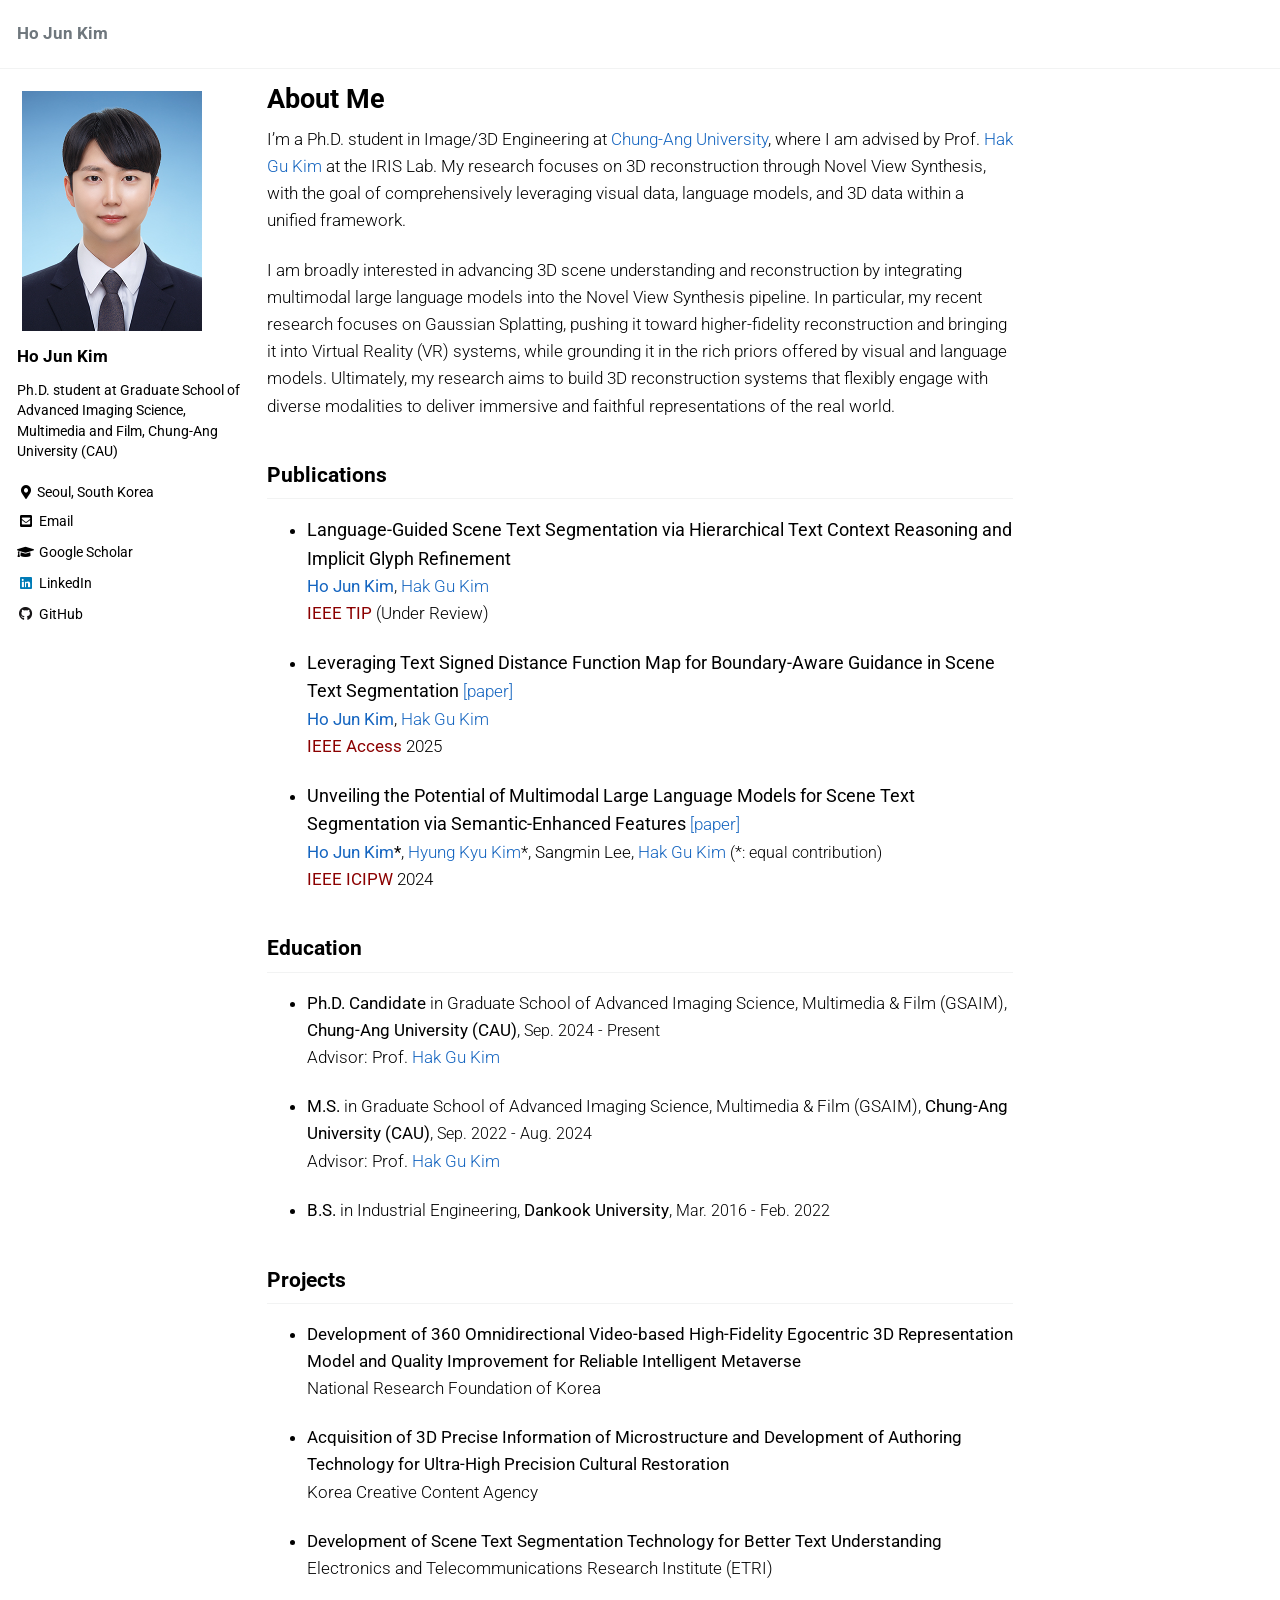
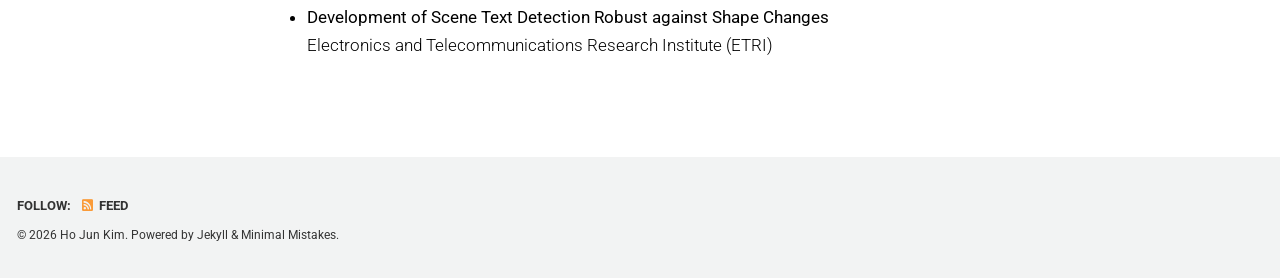
==== commit a8c45678: "Add IEEE TIP (under review) paper to Publications Co-Authored-By: Claude Opus 4.8 (1M context) <nore" ====
--- a/index.html
+++ b/index.html
@@ -298,6 +298,12 @@
 <h2 id="publications">Publications</h2>
 <ul>
   <li>
+    <p><strong><font size="4">Language-Guided Scene Text Segmentation via Hierarchical Text Context Reasoning and Implicit Glyph Refinement</font></strong><br>
+<strong><a href="https://khojun611.github.io/">Ho Jun Kim</a></strong>, <a href="https://hgkimcau.github.io/">Hak Gu Kim</a>
+ <br>
+<span style="color:darkred"><strong>IEEE TIP</strong></span> (Under Review)</p>
+  </li>
+  <li>
     <p><strong><font size="4">Leveraging Text Signed Distance Function Map for Boundary-Aware Guidance in Scene Text Segmentation</font></strong>
 <a href="https://ieeexplore.ieee.org/abstract/document/10981835">[paper]</a> <br>
 <strong><a href="https://khojun611.github.io/">Ho Jun Kim</a></strong>, <a href="https://hgkimcau.github.io/">Hak Gu Kim</a>
